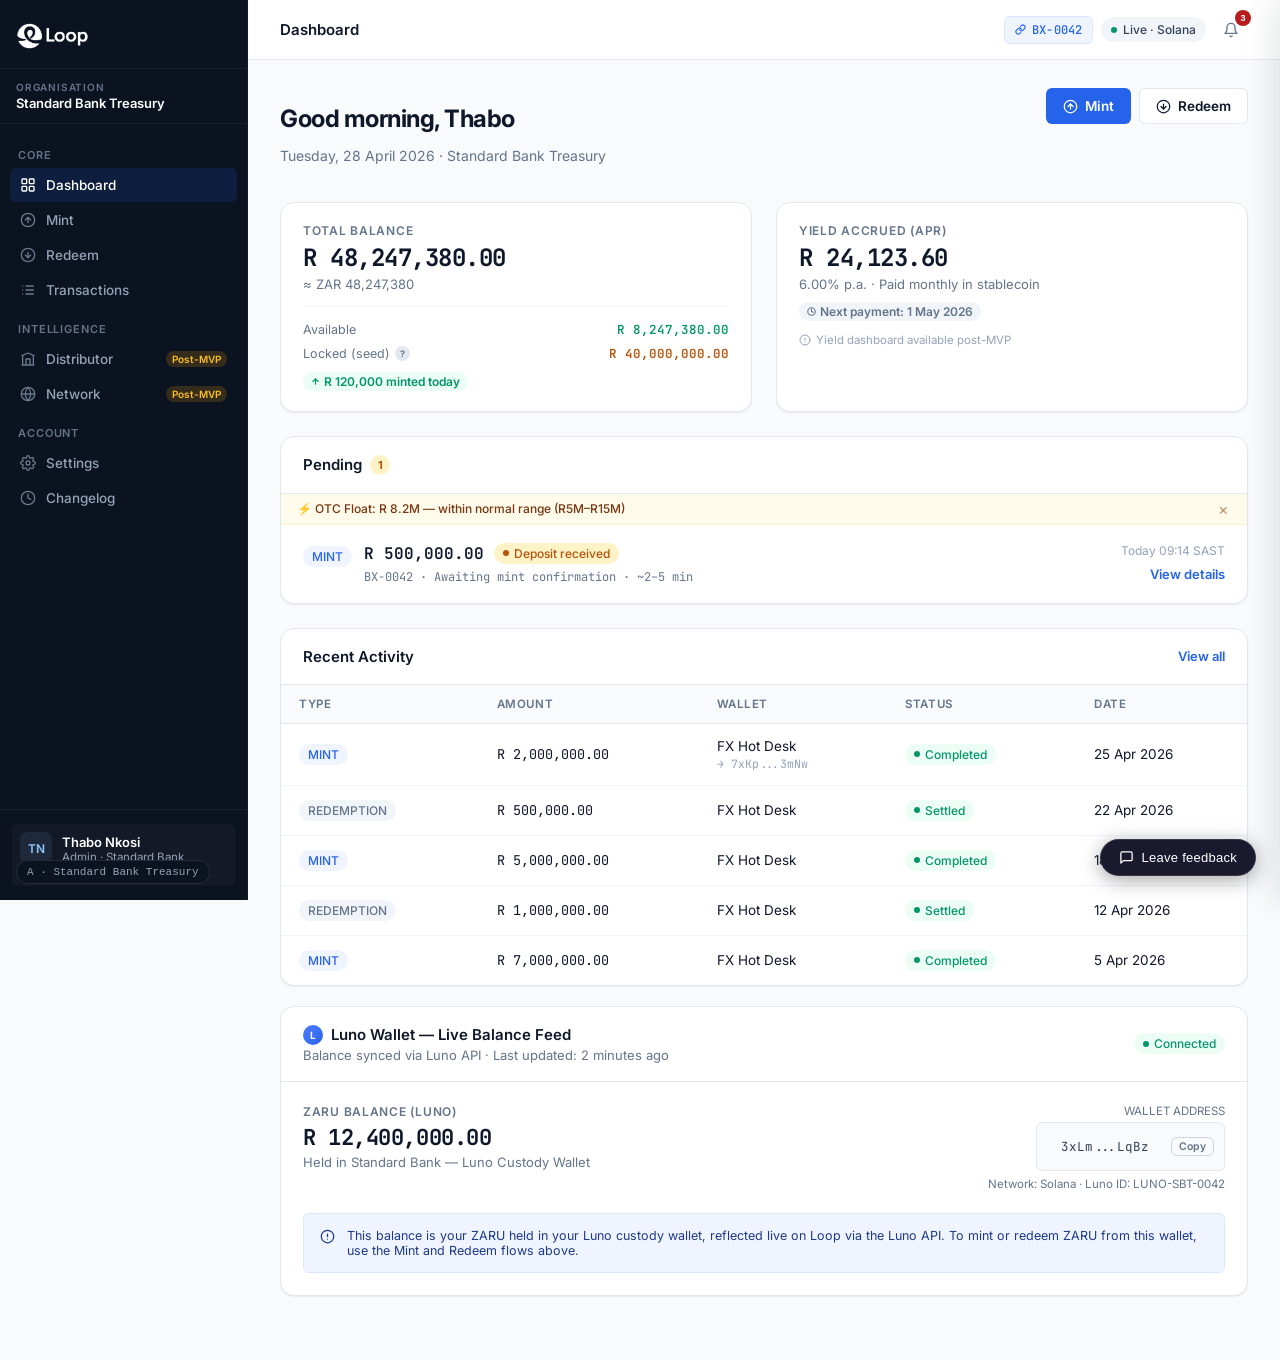
==== 01-dashboard.html @ e099c4cf "design: rename Burn → Redemption across all user-facing labels Updated all visible references to 'Bu" ====
<!DOCTYPE html>
<html lang="en">
<head>
  <meta charset="UTF-8">
  <meta name="viewport" content="width=device-width, initial-scale=1.0">
  <title>Dashboard — Loop Customer Portal</title>

  <link rel="preconnect" href="https://fonts.googleapis.com">
  <link rel="preconnect" href="https://fonts.gstatic.com" crossorigin>
  <link href="https://fonts.googleapis.com/css2?family=Inter:wght@400;500;600;700&family=JetBrains+Mono:wght@400;500&display=swap" rel="stylesheet">

  <link rel="stylesheet" href="_tokens.css">
  <link rel="stylesheet" href="_components.css">

  <style>
    /* ── Nav as anchor ──────────────────────────────────────── */
    a.nav-item { text-decoration: none; }

    /* ── Balance split rows ─────────────────────────────────── */
    .balance-split {
      display: flex;
      flex-direction: column;
      gap: 7px;
      margin-top: 14px;
      padding-top: 14px;
      border-top: 1px solid var(--ink-100);
    }

    .balance-row {
      display: flex;
      align-items: center;
      justify-content: space-between;
    }

    .balance-row-label {
      font-size: 12.5px;
      color: var(--ink-500);
      display: flex;
      align-items: center;
      gap: 5px;
    }

    .balance-row-value {
      font-family: var(--font-mono);
      font-size: 12.5px;
      font-weight: 600;
    }
    .balance-row-value.emerald { color: var(--emerald); }
    .balance-row-value.amber   { color: var(--amber); }

    /* ── Tooltip ────────────────────────────────────────────── */
    .tip-wrap {
      position: relative;
      display: inline-flex;
      align-items: center;
    }
    .tip-trigger {
      width: 15px;
      height: 15px;
      border-radius: 50%;
      background: var(--ink-200);
      color: var(--ink-500);
      font-size: 9px;
      font-weight: 700;
      border: none;
      cursor: default;
      display: grid;
      place-items: center;
      padding: 0;
      flex-shrink: 0;
      font-family: var(--font-sans);
    }
    .tip-content {
      display: none;
      position: absolute;
      bottom: calc(100% + 7px);
      left: 50%;
      transform: translateX(-50%);
      background: var(--ink-900);
      color: white;
      font-size: 11.5px;
      font-family: var(--font-sans);
      font-weight: 400;
      padding: 7px 11px;
      border-radius: 6px;
      white-space: nowrap;
      pointer-events: none;
      z-index: 200;
      box-shadow: var(--shadow-lg);
    }
    .tip-content::after {
      content: '';
      position: absolute;
      top: 100%;
      left: 50%;
      transform: translateX(-50%);
      border: 5px solid transparent;
      border-top-color: var(--ink-900);
    }
    .tip-wrap:hover .tip-content { display: block; }

    /* ── Stat card sizing ───────────────────────────────────── */
    .stat-card .stat-value { font-size: 24px; }

    /* ── Post-MVP note ──────────────────────────────────────── */
    .mvp-note {
      display: flex;
      align-items: center;
      gap: 5px;
      font-size: 11.5px;
      color: var(--ink-400);
      margin-top: 12px;
    }

    /* ── Volume breakdown ───────────────────────────────────── */
    .vol-breakdown {
      font-size: 12px;
      color: var(--ink-400);
      margin-top: 8px;
    }

    /* ── Pending transaction row ────────────────────────────── */
    .pending-row {
      display: flex;
      align-items: flex-start;
      gap: 14px;
      padding: 18px 22px;
    }
    .pending-row-left {
      display: flex;
      align-items: flex-start;
      gap: 12px;
      flex: 1;
      min-width: 0;
    }
    .pending-row-meta { flex: 1; min-width: 0; }
    .pending-row-top  { display: flex; align-items: center; gap: 10px; flex-wrap: wrap; }
    .pending-amount {
      font-family: var(--font-mono);
      font-size: 16px;
      font-weight: 600;
      color: var(--ink-900);
    }
    .pending-row-sub {
      font-size: 12px;
      color: var(--ink-500);
      margin-top: 5px;
      font-family: var(--font-mono);
    }
    .pending-row-right {
      display: flex;
      flex-direction: column;
      align-items: flex-end;
      gap: 8px;
      flex-shrink: 0;
    }
    .pending-ts {
      font-size: 12px;
      color: var(--ink-400);
    }

    /* ── Ghost link ─────────────────────────────────────────── */
    .link-ghost {
      font-size: 13px;
      font-weight: 600;
      color: var(--accent);
      background: none;
      border: none;
      cursor: pointer;
      padding: 0;
      text-decoration: none;
      transition: opacity var(--t-fast);
    }
    .link-ghost:hover { opacity: 0.75; }

    /* ── Count badge in card-header ─────────────────────────── */
    .count-badge {
      display: inline-flex;
      align-items: center;
      justify-content: center;
      min-width: 20px;
      height: 20px;
      padding: 0 6px;
      background: var(--amber-soft);
      color: var(--amber);
      border-radius: 999px;
      font-size: 11px;
      font-weight: 700;
    }

    /* ── Table wallet cell ──────────────────────────────────── */
    .wallet-label { font-size: 13.5px; color: var(--ink-900); }
    .wallet-addr  {
      font-family: var(--font-mono);
      font-size: 11.5px;
      color: var(--ink-400);
      margin-top: 2px;
    }

    /* ── 2-column stat grid (post-MVP scope cut) ───────────── */
    .grid-4 {
      display: grid;
      grid-template-columns: repeat(2, 1fr);
      gap: var(--gap);
    }

    /* ── Float alert banner ─────────────────────────────────── */
    .float-banner {
      display: flex;
      align-items: center;
      gap: 8px;
      padding: 7px 16px;
      background: #FFFBEB;
      border-bottom: 1px solid #FEF3C7;
      font-size: 12px;
      color: #78350F;
      font-weight: 500;
    }
    .float-banner-text { flex: 1; }
    .float-banner-dismiss {
      background: none;
      border: none;
      cursor: pointer;
      color: #92400E;
      padding: 0 2px;
      font-size: 16px;
      line-height: 1;
      opacity: 0.55;
      flex-shrink: 0;
      font-family: var(--font-sans);
    }
    .float-banner-dismiss:hover { opacity: 1; }

    /* ── Toast ──────────────────────────────────────────────── */
    .toast {
      position: fixed;
      bottom: 24px;
      right: 24px;
      background: var(--ink-900);
      color: white;
      padding: 10px 16px;
      border-radius: var(--radius-sm);
      font-size: 13px;
      font-weight: 500;
      opacity: 0;
      transform: translateY(8px);
      transition: opacity 180ms ease, transform 180ms ease;
      pointer-events: none;
      z-index: 1000;
      display: flex;
      align-items: center;
      gap: 8px;
      box-shadow: var(--shadow-lg);
    }
    .toast.show { opacity: 1; transform: translateY(0); }

    /* ── Notification dropdown ──────────────────────────── */
    .notif-wrap { position: relative; }
    .notif-btn  { position: relative; }
    .notif-badge {
      position: absolute;
      top: -3px; right: -3px;
      min-width: 16px; height: 16px;
      background: var(--rose);
      color: white;
      border-radius: 999px;
      font-size: 9px; font-weight: 700;
      display: grid; place-items: center;
      padding: 0 3px;
      pointer-events: none;
    }
    .notif-dropdown {
      display: none;
      position: absolute;
      top: calc(100% + 8px); right: 0;
      width: 320px;
      background: white;
      border-radius: var(--radius-lg);
      box-shadow: 0 8px 32px rgba(15,23,42,0.14), 0 2px 8px rgba(15,23,42,0.08);
      border: 1px solid var(--ink-200);
      z-index: 300;
      overflow: hidden;
    }
    .notif-dropdown.open { display: block; }
    .notif-header {
      display: flex; align-items: center; justify-content: space-between;
      padding: 14px 16px 12px;
      border-bottom: 1px solid var(--ink-100);
    }
    .notif-title { font-size: 13px; font-weight: 700; color: var(--ink-900); }
    .notif-mark-all {
      font-size: 11.5px; font-weight: 600; color: var(--accent);
      background: none; border: none; cursor: pointer; padding: 0;
      font-family: var(--font-sans);
    }
    .notif-mark-all:hover { opacity: 0.75; }
    .notif-list {
      list-style: none; margin: 0; padding: 0;
      max-height: 320px; overflow-y: auto;
    }
    .notif-item {
      display: flex; align-items: flex-start; gap: 10px;
      padding: 12px 16px;
      border-bottom: 1px solid var(--ink-100);
      transition: background var(--t-fast);
    }
    .notif-item:last-child { border-bottom: none; }
    .notif-item:hover { background: var(--ink-50); }
    .notif-dot {
      width: 7px; height: 7px; border-radius: 50%;
      background: transparent; flex-shrink: 0; margin-top: 5px;
    }
    .notif-item.unread .notif-dot { background: var(--accent); }
    .notif-body { flex: 1; min-width: 0; }
    .notif-msg { font-size: 12.5px; color: var(--ink-700); line-height: 1.45; }
    .notif-item.unread .notif-msg { font-weight: 600; color: var(--ink-900); }
    .notif-time { font-size: 11px; color: var(--ink-400); margin-top: 3px; }
    .notif-dismiss {
      background: none; border: none; cursor: pointer;
      color: var(--ink-400); font-size: 15px; line-height: 1;
      padding: 0 2px; flex-shrink: 0;
      font-family: var(--font-sans);
      opacity: 0; transition: opacity var(--t-fast);
    }
    .notif-item:hover .notif-dismiss { opacity: 1; }
    .notif-dismiss:hover { color: var(--ink-700); }

    /* ── Side panel ─────────────────────────────────────── */
    .side-panel-overlay {
      display: none; position: fixed; inset: 0;
      background: rgba(15,23,42,0.28); z-index: 400;
      backdrop-filter: blur(1px);
    }
    .side-panel-overlay.open { display: block; }
    .side-panel {
      position: fixed; top: 0; right: 0;
      width: 400px; max-width: 100vw; height: 100vh;
      background: white;
      box-shadow: -4px 0 32px rgba(15,23,42,0.12);
      z-index: 500;
      display: flex; flex-direction: column;
      transform: translateX(100%);
      transition: transform 220ms cubic-bezier(0.4,0,0.2,1);
    }
    .side-panel.open { transform: translateX(0); }
    .sp-header {
      display: flex; align-items: center; justify-content: space-between;
      padding: 20px 22px 18px;
      border-bottom: 1px solid var(--ink-100);
      flex-shrink: 0;
    }
    .sp-header-left { display: flex; align-items: center; gap: 10px; }
    .sp-title { font-size: 15px; font-weight: 700; color: var(--ink-900); }
    .sp-close {
      background: none; border: none; cursor: pointer;
      color: var(--ink-400); padding: 4px;
      border-radius: var(--radius-sm);
      display: grid; place-items: center;
      transition: background var(--t-fast), color var(--t-fast);
    }
    .sp-close:hover { background: var(--ink-100); color: var(--ink-700); }
    .sp-body { flex: 1; overflow-y: auto; padding: 22px; }
    .sp-row {
      display: flex; justify-content: space-between; align-items: flex-start;
      padding: 10px 0; border-bottom: 1px solid var(--ink-100); gap: 12px;
    }
    .sp-row:last-child { border-bottom: none; }
    .sp-label {
      font-size: 12px; color: var(--ink-400);
      text-transform: uppercase; letter-spacing: 0.04em;
      font-weight: 500; flex-shrink: 0;
    }
    .sp-value { font-size: 13px; color: var(--ink-900); font-weight: 500; text-align: right; }
    .sp-value.mono { font-family: var(--font-mono); font-size: 13px; }
    .sp-copy { display: flex; align-items: center; gap: 5px; }
    .sp-copy-btn {
      background: none; border: 1px solid var(--ink-200);
      border-radius: var(--radius-sm); cursor: pointer;
      color: var(--ink-400); font-size: 10px; font-weight: 600;
      padding: 2px 7px; font-family: var(--font-sans);
      transition: background var(--t-fast), color var(--t-fast);
    }
    .sp-copy-btn:hover { background: var(--ink-100); color: var(--ink-700); }
    table.data tbody tr { cursor: pointer; }

    /* ── Luno wallet card ───────────────────────────────────── */
    .copy-field {
      display: inline-flex;
      align-items: center;
      gap: 8px;
      background: var(--ink-50);
      border: 1px solid var(--ink-200);
      border-radius: var(--radius-sm);
      padding: 5px 10px;
    }
    .copy-field-value {
      font-family: var(--font-mono);
      font-size: 12.5px;
      color: var(--ink-700);
    }
    .copy-btn {
      background: none;
      border: 1px solid var(--ink-300);
      border-radius: var(--radius-sm);
      cursor: pointer;
      color: var(--ink-500);
      font-size: 10.5px;
      font-weight: 600;
      padding: 2px 7px;
      font-family: var(--font-sans);
      transition: background var(--t-fast), color var(--t-fast);
    }
    .copy-btn:hover { background: var(--ink-100); color: var(--ink-700); }
    .luno-wallet-body {
      display: flex;
      justify-content: space-between;
      align-items: flex-start;
      gap: 16px;
      padding: 22px;
    }
  </style>
  <script src="_persona.js"></script>
</head>
<body>
<div class="app">

  <!-- ══════════════════════════════════════════════════════════
       SIDEBAR
  ══════════════════════════════════════════════════════════ -->
  <aside class="sidebar">

    <div class="sidebar-header">
      <div class="brand">
        <img src="logo-white.png" alt="Loop" class="brand-logo" />
      </div>
    </div>

    <div class="sidebar-org">
      <div class="org-label">Organisation</div>
      <div class="org-name">Standard Bank Treasury</div>
    </div>

    <nav class="sidebar-nav">

      <span class="nav-section-label">CORE</span>

      <a href="01-dashboard.html" class="nav-item active">
        <!-- grid / dashboard icon -->
        <svg class="icon" viewBox="0 0 24 24" fill="none" stroke="currentColor" stroke-width="2" stroke-linecap="round" stroke-linejoin="round">
          <rect x="3" y="3" width="7" height="7" rx="1"/>
          <rect x="14" y="3" width="7" height="7" rx="1"/>
          <rect x="3" y="14" width="7" height="7" rx="1"/>
          <rect x="14" y="14" width="7" height="7" rx="1"/>
        </svg>
        Dashboard
      </a>

      <a href="02-mint.html" class="nav-item">
        <!-- arrow-up-circle -->
        <svg class="icon" viewBox="0 0 24 24" fill="none" stroke="currentColor" stroke-width="2" stroke-linecap="round" stroke-linejoin="round">
          <circle cx="12" cy="12" r="10"/>
          <polyline points="16 12 12 8 8 12"/>
          <line x1="12" y1="16" x2="12" y2="8"/>
        </svg>
        Mint
      </a>

      <a href="03-burn.html" class="nav-item">
        <!-- arrow-down-circle -->
        <svg class="icon" viewBox="0 0 24 24" fill="none" stroke="currentColor" stroke-width="2" stroke-linecap="round" stroke-linejoin="round">
          <circle cx="12" cy="12" r="10"/>
          <polyline points="8 12 12 16 16 12"/>
          <line x1="12" y1="8" x2="12" y2="16"/>
        </svg>
        Redeem
      </a>

      <a href="04-transactions.html" class="nav-item">
        <!-- list icon -->
        <svg class="icon" viewBox="0 0 24 24" fill="none" stroke="currentColor" stroke-width="2" stroke-linecap="round" stroke-linejoin="round">
          <line x1="9" y1="6" x2="20" y2="6"/>
          <line x1="9" y1="12" x2="20" y2="12"/>
          <line x1="9" y1="18" x2="20" y2="18"/>
          <circle cx="4" cy="6"  r="1" fill="currentColor" stroke="none"/>
          <circle cx="4" cy="12" r="1" fill="currentColor" stroke="none"/>
          <circle cx="4" cy="18" r="1" fill="currentColor" stroke="none"/>
        </svg>
        Transactions
      </a>

      <span class="nav-section-label">INTELLIGENCE</span>

      <a href="06-yield.html" class="nav-item">
        <svg class="icon" viewBox="0 0 24 24" fill="none" stroke="currentColor" stroke-width="2" stroke-linecap="round" stroke-linejoin="round">
          <path d="M3 21h18M3 7l9-4 9 4M4 7v14M20 7v14M9 21V12h6v9"/>
        </svg>
        Distributor
        <span class="nav-badge">Post-MVP</span>
      </a>

      <a href="07-network.html" class="nav-item">
        <!-- globe -->
        <svg class="icon" viewBox="0 0 24 24" fill="none" stroke="currentColor" stroke-width="2" stroke-linecap="round" stroke-linejoin="round">
          <circle cx="12" cy="12" r="10"/>
          <line x1="2" y1="12" x2="22" y2="12"/>
          <path d="M12 2a15.3 15.3 0 0 1 4 10 15.3 15.3 0 0 1-4 10 15.3 15.3 0 0 1-4-10 15.3 15.3 0 0 1 4-10z"/>
        </svg>
        Network
        <span class="nav-badge">Post-MVP</span>
      </a>

      <span class="nav-section-label">ACCOUNT</span>

      <a href="08-settings.html" class="nav-item">
        <!-- settings gear -->
        <svg class="icon" viewBox="0 0 24 24" fill="none" stroke="currentColor" stroke-width="2" stroke-linecap="round" stroke-linejoin="round">
          <circle cx="12" cy="12" r="3"/>
          <path d="M19.4 15a1.65 1.65 0 0 0 .33 1.82l.06.06a2 2 0 0 1-2.83 2.83l-.06-.06a1.65 1.65 0 0 0-1.82-.33 1.65 1.65 0 0 0-1 1.51V21a2 2 0 0 1-4 0v-.09A1.65 1.65 0 0 0 9 19.4a1.65 1.65 0 0 0-1.82.33l-.06.06a2 2 0 0 1-2.83-2.83l.06-.06A1.65 1.65 0 0 0 4.68 15a1.65 1.65 0 0 0-1.51-1H3a2 2 0 0 1 0-4h.09A1.65 1.65 0 0 0 4.6 9a1.65 1.65 0 0 0-.33-1.82l-.06-.06a2 2 0 0 1 2.83-2.83l.06.06A1.65 1.65 0 0 0 9 4.68a1.65 1.65 0 0 0 1-1.51V3a2 2 0 0 1 4 0v.09a1.65 1.65 0 0 0 1 1.51 1.65 1.65 0 0 0 1.82-.33l.06-.06a2 2 0 0 1 2.83 2.83l-.06.06A1.65 1.65 0 0 0 19.4 9a1.65 1.65 0 0 0 1.51 1H21a2 2 0 0 1 0 4h-.09a1.65 1.65 0 0 0-1.51 1z"/>
        </svg>
        Settings
      </a>
      <a href="changelog.html" class="nav-item">
        <svg class="icon" viewBox="0 0 24 24" fill="none" stroke="currentColor" stroke-width="2" stroke-linecap="round" stroke-linejoin="round">
          <circle cx="12" cy="12" r="10"/><polyline points="12 6 12 12 16 14"/>
        </svg>
        Changelog
      </a>

    </nav>

    <div class="sidebar-footer">
      <div class="org-card">
        <div class="org-avatar">TN</div>
        <div>
          <div class="org-name">Thabo Nkosi</div>
          <div class="org-user">Admin · Standard Bank Treasury</div>
        </div>
      </div>
    </div>

  </aside>

  <!-- ══════════════════════════════════════════════════════════
       MAIN CONTENT
  ══════════════════════════════════════════════════════════ -->
  <div class="content">

    <!-- ── Topbar ──────────────────────────────────────────── -->
    <header class="topbar">
      <span class="topbar-title">Dashboard</span>
      <div class="topbar-actions">

        <button class="bx-chip" id="bx-chip" onclick="copyBxRef()" title="Click to copy BX reference">
          <!-- link icon -->
          <svg width="11" height="11" viewBox="0 0 24 24" fill="none" stroke="currentColor" stroke-width="2.5" stroke-linecap="round" stroke-linejoin="round">
            <path d="M10 13a5 5 0 0 0 7.54.54l3-3a5 5 0 0 0-7.07-7.07l-1.72 1.71"/>
            <path d="M14 11a5 5 0 0 0-7.54-.54l-3 3a5 5 0 0 0 7.07 7.07l1.71-1.71"/>
          </svg>
          BX-0042
        </button>

        <div class="status-dot">
          <span class="dot"></span>
          Live · Solana
        </div>

        <div class="notif-wrap" id="notif-wrap">
          <button class="icon-btn notif-btn" id="notif-btn" title="Notifications" aria-label="Notifications" onclick="toggleNotif()">
            <svg width="16" height="16" viewBox="0 0 24 24" fill="none" stroke="currentColor" stroke-width="2" stroke-linecap="round" stroke-linejoin="round">
              <path d="M18 8A6 6 0 0 0 6 8c0 7-3 9-3 9h18s-3-2-3-9"/>
              <path d="M13.73 21a2 2 0 0 1-3.46 0"/>
            </svg>
            <span class="notif-badge" id="notif-badge">3</span>
          </button>
          <div class="notif-dropdown" id="notif-dropdown">
            <div class="notif-header">
              <span class="notif-title">Notifications</span>
              <button class="notif-mark-all" onclick="markAllRead()">Mark all read</button>
            </div>
            <ul class="notif-list" id="notif-list">
              <li class="notif-item unread" data-id="n1">
                <div class="notif-dot"></div>
                <div class="notif-body">
                  <div class="notif-msg">Mint complete — R 2,000,000 sent to FX Hot Desk</div>
                  <div class="notif-time">25 Apr · 11:42 SAST</div>
                </div>
                <button class="notif-dismiss" onclick="dismissNotif('n1')" aria-label="Dismiss">×</button>
              </li>
              <li class="notif-item unread" data-id="n2">
                <div class="notif-dot"></div>
                <div class="notif-body">
                  <div class="notif-msg">Redemption settled — R 500,000 redeemed to ZAR</div>
                  <div class="notif-time">22 Apr · 15:07 SAST</div>
                </div>
                <button class="notif-dismiss" onclick="dismissNotif('n2')" aria-label="Dismiss">×</button>
              </li>
              <li class="notif-item unread" data-id="n3">
                <div class="notif-dot"></div>
                <div class="notif-body">
                  <div class="notif-msg">Attestation report published — Moore SA · 31 Mar 2026</div>
                  <div class="notif-time">1 Apr · 09:00 SAST</div>
                </div>
                <button class="notif-dismiss" onclick="dismissNotif('n3')" aria-label="Dismiss">×</button>
              </li>
              <li class="notif-item" data-id="n4">
                <div class="notif-dot"></div>
                <div class="notif-body">
                  <div class="notif-msg">Yield payment — R 24,123.60 paid to FX Hot Desk</div>
                  <div class="notif-time">1 Apr · 00:01 SAST</div>
                </div>
                <button class="notif-dismiss" onclick="dismissNotif('n4')" aria-label="Dismiss">×</button>
              </li>
            </ul>
          </div>
        </div>

      </div>
    </header>

    <!-- ── Page ────────────────────────────────────────────── -->
    <main class="page">

      <!-- ── 1. Page header ─────────────────────────────────── -->
      <div class="page-header">
        <div>
          <h1 class="page-title">Good morning, Thabo</h1>
          <p class="page-subtitle">Tuesday, 28 April 2026 · Standard Bank Treasury</p>
        </div>
        <div class="flex items-center gap-2">
          <button class="btn btn-primary" id="btn-mint">
            <svg class="icon" viewBox="0 0 24 24" fill="none" stroke="currentColor" stroke-width="2" stroke-linecap="round" stroke-linejoin="round">
              <circle cx="12" cy="12" r="10"/><polyline points="16 12 12 8 8 12"/><line x1="12" y1="16" x2="12" y2="8"/>
            </svg>
            Mint
          </button>
          <button class="btn btn-secondary" id="btn-burn">
            <svg class="icon" viewBox="0 0 24 24" fill="none" stroke="currentColor" stroke-width="2" stroke-linecap="round" stroke-linejoin="round">
              <circle cx="12" cy="12" r="10"/><polyline points="8 12 12 16 16 12"/><line x1="12" y1="8" x2="12" y2="16"/>
            </svg>
            Redeem
          </button>
        </div>
      </div>

      <!-- ── 2. Balance overview ─────────────────────────────── -->
      <div class="grid-4 mb-6">

        <!-- Card 1: Total ZARU Balance -->
        <div class="card stat-card">
          <div class="stat-label">TOTAL BALANCE</div>
          <div class="stat-value mono">R 48,247,380.00</div>
          <div class="stat-sub">≈ ZAR 48,247,380</div>

          <div class="balance-split">
            <div class="balance-row">
              <span class="balance-row-label">Available</span>
              <span class="balance-row-value emerald">R 8,247,380.00</span>
            </div>
            <div class="balance-row">
              <span class="balance-row-label">
                Locked (seed)
                <span class="tip-wrap">
                  <button class="tip-trigger" tabindex="-1">?</button>
                  <span class="tip-content">Seed capital locked per JV Partner Agreement</span>
                </span>
              </span>
              <span class="balance-row-value amber">R 40,000,000.00</span>
            </div>
          </div>

          <div class="stat-delta up">
            <svg width="9" height="9" viewBox="0 0 24 24" fill="none" stroke="currentColor" stroke-width="3" stroke-linecap="round" stroke-linejoin="round">
              <line x1="12" y1="19" x2="12" y2="5"/><polyline points="5 12 12 5 19 12"/>
            </svg>
            R 120,000 minted today
          </div>
        </div>

        <!-- Card 2: Yield Accrued -->
        <div class="card stat-card">
          <div class="stat-label">YIELD ACCRUED (APR)</div>
          <div class="stat-value mono">R 24,123.60</div>
          <div class="stat-sub">6.00% p.a. · Paid monthly in stablecoin</div>

          <div class="stat-delta neutral">
            <svg width="9" height="9" viewBox="0 0 24 24" fill="none" stroke="currentColor" stroke-width="3" stroke-linecap="round" stroke-linejoin="round">
              <circle cx="12" cy="12" r="10"/><polyline points="12 6 12 12 16 14"/>
            </svg>
            Next payment: 1 May 2026
          </div>

          <div class="mvp-note">
            <svg width="12" height="12" viewBox="0 0 24 24" fill="none" stroke="currentColor" stroke-width="2" stroke-linecap="round" stroke-linejoin="round">
              <circle cx="12" cy="12" r="10"/><line x1="12" y1="8" x2="12" y2="12"/><line x1="12" y1="16" x2="12.01" y2="16"/>
            </svg>
            Yield dashboard available post-MVP
          </div>
        </div>

      </div>

      <!-- ── 3. Pending transactions ─────────────────────────── -->
      <div class="card mb-6">
        <div class="card-header">
          <div class="flex items-center gap-2">
            <span class="card-title">Pending</span>
            <span class="count-badge">1</span>
          </div>
        </div>

        <div class="float-banner" id="float-banner">
          <span class="float-banner-text">⚡ OTC Float: R 8.2M — within normal range (R5M–R15M)</span>
          <button class="float-banner-dismiss" onclick="document.getElementById('float-banner').style.display='none'" aria-label="Dismiss">×</button>
        </div>

        <div class="pending-row">
          <div class="pending-row-left">
            <span class="badge badge-info" style="flex-shrink:0; margin-top:3px;">MINT</span>
            <div class="pending-row-meta">
              <div class="pending-row-top">
                <span class="pending-amount">R 500,000.00</span>
                <span class="badge badge-pending">
                  <span class="dot"></span>
                  Deposit received
                </span>
              </div>
              <div class="pending-row-sub">BX-0042 · Awaiting mint confirmation · ~2–5 min</div>
            </div>
          </div>
          <div class="pending-row-right">
            <span class="pending-ts">Today 09:14 SAST</span>
            <a href="02-mint.html" class="link-ghost">View details</a>
          </div>
        </div>
      </div>

      <!-- ── 4. Recent activity ──────────────────────────────── -->
      <div class="card">
        <div class="card-header">
          <span class="card-title">Recent Activity</span>
          <a href="04-transactions.html" class="link-ghost">View all</a>
        </div>
        <div style="overflow-x:auto;">
          <table class="data">
            <thead>
              <tr>
                <th>Type</th>
                <th>Amount</th>
                <th>Wallet</th>
                <th>Status</th>
                <th>Date</th>
              </tr>
            </thead>
            <tbody>
              <tr>
                <td><span class="badge badge-info">MINT</span></td>
                <td class="td-mono">R 2,000,000.00</td>
                <td>
                  <div class="wallet-label">FX Hot Desk</div>
                  <div class="wallet-addr">→ 7xKp...3mNw</div>
                </td>
                <td><span class="badge badge-success"><span class="dot"></span>Completed</span></td>
                <td class="text-muted text-sm" style="white-space:nowrap;">25 Apr 2026</td>
              </tr>
              <tr>
                <td><span class="badge badge-neutral">REDEMPTION</span></td>
                <td class="td-mono">R 500,000.00</td>
                <td>
                  <div class="wallet-label">Primary</div>
                </td>
                <td><span class="badge badge-success"><span class="dot"></span>Settled</span></td>
                <td class="text-muted text-sm" style="white-space:nowrap;">22 Apr 2026</td>
              </tr>
              <tr>
                <td><span class="badge badge-info">MINT</span></td>
                <td class="td-mono">R 5,000,000.00</td>
                <td>
                  <div class="wallet-label">FX Hot Desk</div>
                </td>
                <td><span class="badge badge-success"><span class="dot"></span>Completed</span></td>
                <td class="text-muted text-sm" style="white-space:nowrap;">18 Apr 2026</td>
              </tr>
              <tr>
                <td><span class="badge badge-neutral">REDEMPTION</span></td>
                <td class="td-mono">R 1,000,000.00</td>
                <td>
                  <div class="wallet-label">Primary</div>
                </td>
                <td><span class="badge badge-success"><span class="dot"></span>Settled</span></td>
                <td class="text-muted text-sm" style="white-space:nowrap;">12 Apr 2026</td>
              </tr>
              <tr>
                <td><span class="badge badge-info">MINT</span></td>
                <td class="td-mono">R 7,000,000.00</td>
                <td>
                  <div class="wallet-label">FX Hot Desk</div>
                </td>
                <td><span class="badge badge-success"><span class="dot"></span>Completed</span></td>
                <td class="text-muted text-sm" style="white-space:nowrap;">5 Apr 2026</td>
              </tr>
            </tbody>
          </table>
        </div>
      </div>

      <!-- ── 5. Luno Wallet — linked ──────────────────────────── -->
      <div class="card" id="luno-wallet-linked" style="margin-top:20px;display:none;">
        <div class="card-header">
          <div>
            <div class="card-title" style="display:flex;align-items:center;gap:8px;">
              <span style="width:20px;height:20px;border-radius:50%;background:linear-gradient(135deg,#4F7CFF,#2563EB);display:inline-grid;place-items:center;color:white;font-size:10px;font-weight:700;flex-shrink:0;">L</span>
              Luno Wallet — Live Balance Feed
            </div>
            <div class="card-subtitle" id="luno-subtitle">Balance synced via Luno API · Last updated: 2 minutes ago</div>
          </div>
          <span class="badge badge-success">
            <span class="dot"></span>
            Connected
          </span>
        </div>
        <div class="luno-wallet-body">
          <div>
            <div class="stat-label">ZARU BALANCE (LUNO)</div>
            <div class="stat-value mono" id="luno-balance" style="font-size:22px;">R 12,400,000.00</div>
            <div class="stat-sub" id="luno-wallet-label">Held in Standard Bank — Luno Custody Wallet</div>
          </div>
          <div style="text-align:right;">
            <div class="text-xs text-muted" style="margin-bottom:4px;">WALLET ADDRESS</div>
            <div class="copy-field" style="max-width:280px;">
              <span class="copy-field-value" id="luno-addr-short">3xLm...LqBz</span>
              <button class="copy-btn" id="luno-copy-btn" onclick="copyLunoAddr()">Copy</button>
            </div>
            <div class="text-xs text-muted" style="margin-top:6px;" id="luno-network-id">Network: Solana · Luno ID: LUNO-SBT-0042</div>
          </div>
        </div>
        <div style="padding:0 22px 22px;">
          <div class="alert alert-info">
            <svg style="width:15px;height:15px;flex-shrink:0;margin-top:1px;" viewBox="0 0 24 24" fill="none" stroke="currentColor" stroke-width="2" stroke-linecap="round" stroke-linejoin="round">
              <circle cx="12" cy="12" r="10"/><line x1="12" y1="8" x2="12" y2="12"/><line x1="12" y1="16" x2="12" y2="16.01"/>
            </svg>
            <div style="font-size:12.5px;">This balance is your ZARU held in your Luno custody wallet, reflected live on Loop via the Luno API. To mint or redeem ZARU from this wallet, use the Mint and Redeem flows above.</div>
          </div>
        </div>
      </div>

      <!-- ── 5. Luno Wallet — unlinked ─────────────────────────── -->
      <div class="card" id="luno-wallet-unlinked" style="margin-top:20px;display:none;">
        <div class="card-header">
          <div>
            <div class="card-title" style="display:flex;align-items:center;gap:8px;">
              <span style="width:20px;height:20px;border-radius:50%;background:var(--ink-200);display:inline-grid;place-items:center;color:var(--ink-500);font-size:10px;font-weight:700;flex-shrink:0;">L</span>
              Luno Wallet
            </div>
            <div class="card-subtitle">Link your Luno custody wallet to view live ZARU balances here</div>
          </div>
          <button class="btn btn-secondary btn-sm">Connect Luno Wallet</button>
        </div>
        <div class="card-body">
          <div class="empty-state" style="padding:24px;">
            <div class="empty-state-title">No Luno wallet connected</div>
            <div class="empty-state-desc">Link a whitelisted Luno wallet to see your ZARU balance reflected live on this dashboard. Luno becomes your preferred custody partner while Loop handles minting and redemption.</div>
          </div>
        </div>
      </div>

    </main>

    <!-- ── Side panel ────────────────────────────────────── -->
    <div class="side-panel-overlay" id="side-panel-overlay" onclick="closeSidePanel()"></div>
    <div class="side-panel" id="side-panel">
      <div class="sp-header">
        <div class="sp-header-left">
          <span id="sp-badge" class="badge badge-info">MINT</span>
          <span class="sp-title" id="sp-title">Transaction details</span>
        </div>
        <button class="sp-close" onclick="closeSidePanel()" aria-label="Close">
          <svg width="16" height="16" viewBox="0 0 24 24" fill="none" stroke="currentColor" stroke-width="2" stroke-linecap="round" stroke-linejoin="round">
            <line x1="18" y1="6" x2="6" y2="18"/><line x1="6" y1="6" x2="18" y2="18"/>
          </svg>
        </button>
      </div>
      <div class="sp-body" id="sp-body"></div>
    </div>

  </div>
</div>

<!-- ── Toast ───────────────────────────────────────────────── -->
<div class="toast" id="toast">
  <svg width="13" height="13" viewBox="0 0 24 24" fill="none" stroke="currentColor" stroke-width="2.5" stroke-linecap="round" stroke-linejoin="round">
    <polyline points="20 6 9 17 4 12"/>
  </svg>
  Copied to clipboard
</div>

<script>
  /* ── Persona init ───────────────────────────────────────── */
  var persona = getPersona();
  preservePersonaLinks();
  applyPersonaBadge(persona);

  /* ── Distributor nav visibility ─────────────────────────── */
  var distNav = document.querySelector('a[href*="06-yield.html"]');
  if (distNav) distNav.style.display = persona.isDistributor ? '' : 'none';

  /* ── Persona DOM updates ───────────────────────────────── */
  (function () {
    // Sidebar
    var _so = document.querySelector('.sidebar-org .org-name');
    if (_so) _so.textContent = persona.orgName;
    var _av = document.querySelector('.org-avatar');
    if (_av) _av.textContent = persona.userInitials;
    var _on = document.querySelector('.org-card .org-name');
    if (_on) _on.textContent = persona.userName;
    var _ou = document.querySelector('.org-user');
    if (_ou) _ou.textContent = persona.userRole + ' \xB7 ' + persona.orgName;

    // BX chip
    document.querySelectorAll('.bx-chip').forEach(function (el) {
      el.innerHTML = el.innerHTML.replace(/BX-\d+/g, persona.bxRef);
      var oc = el.getAttribute('onclick');
      if (oc) el.setAttribute('onclick', oc.replace(/BX-\d+/g, persona.bxRef));
    });

    // Greeting + subtitle
    var pt = document.querySelector('.page-title');
    if (pt) pt.textContent = 'Good morning, ' + persona.userName.split(' ')[0];
    var ps = document.querySelector('.page-subtitle');
    if (ps) ps.textContent = ps.textContent.replace('Standard Bank Treasury', persona.orgName);

    // Balance stat card
    var statCards = document.querySelectorAll('.grid-4 .stat-card');
    if (statCards[0]) {
      var sv = statCards[0].querySelector('.stat-value.mono');
      if (sv) sv.textContent = formatZAR(persona.totalBalance);
      var ssub = statCards[0].querySelector('.stat-sub');
      if (ssub) ssub.textContent = '\u2248 ZAR ' + Math.round(persona.totalBalance).toLocaleString('en-ZA');
      var avail = statCards[0].querySelector('.balance-row-value.emerald');
      if (avail) avail.textContent = formatZAR(persona.availableBalance);
      var lockedRow = statCards[0].querySelectorAll('.balance-row')[1];
      if (lockedRow) {
        if (!persona.hasLockedBalance) {
          lockedRow.style.display = 'none';
        } else {
          var amber = statCards[0].querySelector('.balance-row-value.amber');
          if (amber) amber.textContent = formatZAR(persona.lockedBalance);
        }
      }
    }

    // Yield stat card
    if (statCards[1]) {
      if (!persona.isDistributor) {
        statCards[1].style.display = 'none';
        // Adjust grid to 1 column when yield card is hidden
        var g4 = document.querySelector('.grid-4');
        if (g4) g4.style.gridTemplateColumns = 'repeat(1, 1fr)';
      } else {
        var yv = statCards[1].querySelector('.stat-value.mono');
        if (yv) yv.textContent = formatZAR(persona.distributorYieldAccruedMonth);
        var ysub = statCards[1].querySelector('.stat-sub');
        if (ysub) ysub.textContent = persona.distributorYieldRate + ' p.a. \xB7 Paid monthly in stablecoin';
        var ydelta = statCards[1].querySelector('.stat-delta');
        if (ydelta) {
          var tNodes = ydelta.childNodes;
          for (var i = tNodes.length - 1; i >= 0; i--) {
            if (tNodes[i].nodeType === 3 && tNodes[i].nodeValue.trim()) {
              tNodes[i].nodeValue = 'Next payment: ' + persona.distributorYieldNextPaymentDate;
              break;
            }
          }
        }
      }
    }

    // Distributor nav item — hide for non-distributors (primary guard; also handled in distNav block above)
    if (!persona.isDistributor) {
      var distNavFallback = document.querySelector('a[href*="06-yield.html"]');
      if (distNavFallback) distNavFallback.style.display = 'none';
    }

    // Pending row BX ref
    var psub = document.querySelector('.pending-row-sub');
    if (psub) psub.textContent = psub.textContent.replace(/BX-\d+/, persona.bxRef);

    // Recent activity wallet labels
    var recentCard = null;
    document.querySelectorAll('.card').forEach(function (c) {
      var title = c.querySelector('.card-title');
      if (title && title.textContent.trim() === 'Recent Activity') recentCard = c;
    });
    if (recentCard) {
      recentCard.querySelectorAll('.wallet-label').forEach(function (el) {
        el.textContent = persona.primaryWallet.label;
      });
      recentCard.querySelectorAll('.wallet-addr').forEach(function (el) {
        el.textContent = '\u2192 ' + persona.primaryWallet.addressShort;
      });
    }

    // Luno wallet card
    var lw = persona.lunoWallet;
    if (lw.linked) {
      var linked = document.getElementById('luno-wallet-linked');
      if (linked) {
        linked.style.display = '';
        var el;
        el = document.getElementById('luno-subtitle');
        if (el) el.textContent = 'Balance synced via Luno API \xB7 Last updated: ' + lw.lastSynced;
        el = document.getElementById('luno-balance');
        if (el) el.textContent = formatZAR(lw.balance);
        el = document.getElementById('luno-wallet-label');
        if (el) el.textContent = 'Held in ' + lw.label;
        el = document.getElementById('luno-addr-short');
        if (el) el.textContent = lw.addressShort;
        el = document.getElementById('luno-network-id');
        if (el) el.textContent = 'Network: ' + lw.network + ' \xB7 Luno ID: ' + lw.lunoAccountId;
      }
    } else {
      var unlinked = document.getElementById('luno-wallet-unlinked');
      if (unlinked) unlinked.style.display = '';
    }
  }());

  /* ── Header button navigation ──────────────────────────── */
  var typeParam = new URLSearchParams(window.location.search).get('type') || 'A';
  var btnMint = document.getElementById('btn-mint');
  var btnBurn = document.getElementById('btn-burn');
  if (btnMint) btnMint.onclick = function () { location.href = '02-mint.html?type=' + typeParam; };
  if (btnBurn) btnBurn.onclick = function () { location.href = '03-burn.html?type=' + typeParam; };

  /* ── BX copy ────────────────────────────────────────────── */
  function copyBxRef() {
    navigator.clipboard.writeText(persona.bxRef).then(function () {
      var toast = document.getElementById('toast');
      toast.classList.add('show');
      setTimeout(function () { toast.classList.remove('show'); }, 2200);
    });
  }

  /* ── Luno address copy ──────────────────────────────────── */
  function copyLunoAddr() {
    var addr = persona.lunoWallet && persona.lunoWallet.address;
    if (!addr) return;
    navigator.clipboard.writeText(addr).then(function () {
      var toast = document.getElementById('toast');
      if (toast) { toast.classList.add('show'); setTimeout(function () { toast.classList.remove('show'); }, 2200); }
    });
  }

  /* ── Notifications ──────────────────────────────────────── */
  function toggleNotif() {
    document.getElementById('notif-dropdown').classList.toggle('open');
  }
  function dismissNotif(id) {
    var item = document.querySelector('[data-id="' + id + '"]');
    if (item) item.remove();
    updateBadge();
  }
  function markAllRead() {
    document.querySelectorAll('.notif-item.unread').forEach(function (item) {
      item.classList.remove('unread');
    });
    updateBadge();
  }
  function updateBadge() {
    var count = document.querySelectorAll('.notif-item.unread').length;
    var badge = document.getElementById('notif-badge');
    if (badge) {
      badge.textContent = count > 0 ? count : '';
      badge.style.display = count > 0 ? '' : 'none';
    }
  }
  document.addEventListener('click', function (e) {
    var wrap = document.getElementById('notif-wrap');
    if (wrap && !wrap.contains(e.target)) {
      var dd = document.getElementById('notif-dropdown');
      if (dd) dd.classList.remove('open');
    }
  });

  /* ── Side panel ─────────────────────────────────────────── */
  var SP_DATA = [
    { type: 'MINT', amount: 'R 2,000,000.00', wallet: 'FX Hot Desk', addr: '7xKp...3mNw', status: 'Completed', date: '25 Apr 2026', ref: 'BX-0037', fee: 'R 0.00' },
    { type: 'REDEMPTION', amount: 'R 500,000.00',   wallet: 'Primary',     addr: null,          status: 'Settled',   date: '22 Apr 2026', ref: 'BX-0035', fee: 'R 0.00' },
    { type: 'MINT', amount: 'R 5,000,000.00', wallet: 'FX Hot Desk', addr: null,          status: 'Completed', date: '18 Apr 2026', ref: 'BX-0031', fee: 'R 0.00' },
    { type: 'REDEMPTION', amount: 'R 1,000,000.00', wallet: 'Primary',     addr: null,          status: 'Settled',   date: '12 Apr 2026', ref: 'BX-0028', fee: 'R 0.00' },
    { type: 'MINT', amount: 'R 7,000,000.00', wallet: 'FX Hot Desk', addr: null,          status: 'Completed', date: '5 Apr 2026',  ref: 'BX-0024', fee: 'R 0.00' }
  ];

  function openSidePanel(idx) {
    var data = SP_DATA[idx];
    if (!data) return;
    var badge = document.getElementById('sp-badge');
    var title = document.getElementById('sp-title');
    var body  = document.getElementById('sp-body');
    if (badge) {
      badge.textContent = data.type;
      badge.className = 'badge ' + (data.type === 'MINT' ? 'badge-info' : 'badge-neutral');
    }
    if (title) title.textContent = data.type === 'MINT' ? 'Mint transaction' : 'Redemption transaction';
    if (body) {
      body.innerHTML =
        '<div class="sp-row"><span class="sp-label">Amount</span><span class="sp-value mono">' + data.amount + '</span></div>' +
        '<div class="sp-row"><span class="sp-label">Status</span><span class="sp-value">' + data.status + '</span></div>' +
        '<div class="sp-row"><span class="sp-label">Date</span><span class="sp-value">' + data.date + '</span></div>' +
        '<div class="sp-row"><span class="sp-label">Wallet</span><span class="sp-value">' + data.wallet + (data.addr ? '<br><span style="font-family:var(--font-mono);font-size:11.5px;color:var(--ink-400);">' + data.addr + '</span>' : '') + '</span></div>' +
        '<div class="sp-row"><span class="sp-label">Reference</span><div class="sp-copy"><span class="sp-value mono">' + data.ref + '</span><button class="sp-copy-btn" onclick="copySpRef(\'' + data.ref + '\')">Copy</button></div></div>' +
        '<div class="sp-row"><span class="sp-label">Network fee</span><span class="sp-value mono">' + data.fee + '</span></div>';
    }
    document.getElementById('side-panel').classList.add('open');
    document.getElementById('side-panel-overlay').classList.add('open');
  }

  function closeSidePanel() {
    document.getElementById('side-panel').classList.remove('open');
    document.getElementById('side-panel-overlay').classList.remove('open');
  }

  function copySpRef(ref) {
    navigator.clipboard.writeText(ref).then(function () {
      var toast = document.getElementById('toast');
      if (toast) { toast.classList.add('show'); setTimeout(function () { toast.classList.remove('show'); }, 2200); }
    });
  }

  // Wire up recent activity rows
  document.querySelectorAll('table.data tbody tr').forEach(function (row, idx) {
    row.addEventListener('click', function () { openSidePanel(idx); });
  });

  // Wire up pending row
  var pendingRow = document.querySelector('.pending-row');
  if (pendingRow) {
    pendingRow.style.cursor = 'pointer';
    pendingRow.addEventListener('click', function (e) {
      if (!e.target.closest('a')) openSidePanel(0);
    });
  }
</script>
  <!-- Feedback widget -->
  <script src="_feedback-config.js"></script>
  <script src="_feedback.js"></script>
</body>
</html>
---- _tokens.css ----
/* =============================================================
   Loop Customer Portal — Design Tokens
   ============================================================= */

:root {

  /* ── Colour: Navy scale ──────────────────────────────────── */
  --navy-900: #0B1220;
  --navy-800: #0F172A;
  --navy-700: #1E293B;
  --navy-600: #334155;
  --navy-500: #475569;

  /* ── Colour: Accent (brand blue) ─────────────────────────── */
  --accent:        #2563EB;
  --accent-hover:  #1D4ED8;
  --accent-soft:   #EFF4FF;
  --accent-border: #DBE6FF;

  /* ── Colour: Semantic ────────────────────────────────────── */
  --emerald:      #059669;
  --emerald-soft: #ECFDF5;
  --amber:        #B45309;
  --amber-soft:   #FEF3C7;
  --rose:         #B91C1C;
  --rose-soft:    #FEE2E2;

  /* ── Colour: Ink scale (neutrals) ────────────────────────── */
  --ink-900: #0F172A;
  --ink-700: #334155;
  --ink-500: #64748B;
  --ink-400: #94A3B8;
  --ink-300: #CBD5E1;
  --ink-200: #E2E8F0;
  --ink-100: #F1F5F9;
  --ink-50:  #F8FAFC;
  --white:   #FFFFFF;

  /* ── Typography ──────────────────────────────────────────── */
  --font-sans: 'Inter', -apple-system, BlinkMacSystemFont, 'Segoe UI', sans-serif;
  --font-mono: 'JetBrains Mono', ui-monospace, SFMono-Regular, Menlo, monospace;

  /* ── Border radii ────────────────────────────────────────── */
  --radius-sm: 6px;
  --radius:    10px;
  --radius-lg: 14px;

  /* ── Shadows ─────────────────────────────────────────────── */
  --shadow-sm: 0 1px 2px rgba(15, 23, 42, 0.04), 0 1px 1px rgba(15, 23, 42, 0.03);
  --shadow:    0 1px 3px rgba(15, 23, 42, 0.06), 0 4px 12px rgba(15, 23, 42, 0.04);
  --shadow-lg: 0 8px 24px rgba(15, 23, 42, 0.08), 0 2px 6px rgba(15, 23, 42, 0.04);

  /* ── Layout ──────────────────────────────────────────────── */
  --sidebar-w:   248px;
  --topbar-h:    60px;
  --content-max: none;
  --gap:         24px;

  /* ── Transitions ─────────────────────────────────────────── */
  --t-fast: 120ms ease;
  --t-base: 180ms ease;
}
---- _components.css ----
/* =============================================================
   Loop Customer Portal — Component Library
   =============================================================
   FONT SETUP — add these <link> tags inside <head> in your HTML:

   <link rel="preconnect" href="https://fonts.googleapis.com">
   <link rel="preconnect" href="https://fonts.gstatic.com" crossorigin>
   <link href="https://fonts.googleapis.com/css2?family=Inter:wght@400;500;600;700&family=JetBrains+Mono:wght@400;500;600&display=swap" rel="stylesheet">
   ============================================================= */

@import './_tokens.css';


/* ── Reset & base ─────────────────────────────────────────── */

*,
*::before,
*::after {
  box-sizing: border-box;
}

body {
  font-family: var(--font-sans);
  color: var(--ink-900);
  background: var(--ink-50);
  font-size: 14px;
  -webkit-font-smoothing: antialiased;
  -moz-osx-font-smoothing: grayscale;
  margin: 0;
}


/* ── App layout ───────────────────────────────────────────── */

.app {
  display: grid;
  grid-template-columns: var(--sidebar-w) 1fr;
  min-height: 100vh;
}


/* ── Sidebar ──────────────────────────────────────────────── */

.sidebar {
  background: var(--navy-900);
  color: var(--ink-300);
  display: flex;
  flex-direction: column;
  padding: 0;
  position: sticky;
  top: 0;
  height: 100vh;
  overflow-y: auto;
  border-right: 1px solid rgba(255, 255, 255, 0.04);
}

.sidebar-header {
  padding: 22px 16px 18px;
  border-bottom: 1px solid rgba(255, 255, 255, 0.06);
}

/* ── Brand / Logo ─────────────────────────────────────────── */
.brand {
  display: flex;
  align-items: center;
}

.brand-logo {
  height: 28px;
  width: auto;
  display: block;
  /* mix-blend-mode makes a solid black PNG background disappear on dark navy.
     Remove this line if using transparent PNG or SVG. */
  mix-blend-mode: screen;
}

.brand-logo-icon {
  /* Icon-only square variant — just the loop mark, no wordmark */
  height: 32px;
  width: 32px;
  object-fit: contain;
  mix-blend-mode: screen;
}

.sidebar-org {
  padding: 12px 16px;
  border-bottom: 1px solid rgba(255, 255, 255, 0.06);
}

.org-label {
  color: var(--ink-500);
  font-size: 10px;
  font-weight: 600;
  text-transform: uppercase;
  letter-spacing: 0.08em;
}

.org-name {
  color: white;
  font-size: 13px;
  font-weight: 500;
  margin-top: 2px;
}

.sidebar-nav {
  padding: 10px;
  flex: 1;
}

.nav-section-label {
  color: var(--ink-500);
  font-size: 11px;
  font-weight: 600;
  text-transform: uppercase;
  letter-spacing: 0.08em;
  padding: 14px 8px 6px;
  display: block;
}

.nav-item {
  display: flex;
  align-items: center;
  gap: 10px;
  padding: 9px 10px;
  border-radius: var(--radius-sm);
  color: var(--ink-400);
  font-size: 13.5px;
  font-weight: 500;
  cursor: pointer;
  transition: var(--t-fast);
  width: 100%;
  text-align: left;
  border: none;
  background: none;
  margin-bottom: 1px;
}

.nav-item:hover {
  background: rgba(255, 255, 255, 0.05);
  color: var(--ink-100);
}

.nav-item.active {
  background: rgba(37, 99, 235, 0.15);
  color: white;
}

.nav-item svg,
.nav-item .icon {
  width: 16px;
  height: 16px;
  flex-shrink: 0;
  opacity: 0.7;
}

.nav-item.active .icon {
  opacity: 1;
}

.nav-badge {
  margin-left: auto;
  font-size: 10px;
  font-weight: 600;
  background: rgba(245, 158, 11, 0.18);
  color: #FBBF24;
  padding: 2px 6px;
  border-radius: 999px;
}

.sidebar-footer {
  margin-top: auto;
  padding: 14px 12px;
  border-top: 1px solid rgba(255, 255, 255, 0.06);
}

.org-card {
  display: flex;
  gap: 10px;
  padding: 8px;
  border-radius: var(--radius-sm);
  background: rgba(255, 255, 255, 0.03);
}

.org-avatar {
  width: 32px;
  height: 32px;
  border-radius: 8px;
  background: #1E293B;
  color: #93C5FD;
  font-weight: 600;
  font-size: 12px;
  display: grid;
  place-items: center;
  flex-shrink: 0;
}

.org-name {
  color: white;
  font-size: 13px;
  font-weight: 600;
}

.org-user {
  color: var(--ink-400);
  font-size: 11.5px;
}


/* ── Main content area ────────────────────────────────────── */

.content {
  display: flex;
  flex-direction: column;
  min-height: 100vh;
  min-width: 0;
}


/* ── Topbar ───────────────────────────────────────────────── */

.topbar {
  height: var(--topbar-h);
  background: white;
  border-bottom: 1px solid var(--ink-200);
  display: flex;
  align-items: center;
  justify-content: space-between;
  padding: 0 32px;
  position: sticky;
  top: 0;
  z-index: 10;
}

.topbar-title {
  font-size: 15px;
  font-weight: 600;
  color: var(--ink-900);
}

.topbar-actions {
  display: flex;
  align-items: center;
  gap: 8px;
}

.bx-chip {
  display: flex;
  align-items: center;
  gap: 6px;
  padding: 5px 10px;
  background: var(--accent-soft);
  border: 1px solid var(--accent-border);
  border-radius: 6px;
  font-size: 12px;
  font-weight: 500;
  color: var(--accent);
  cursor: pointer;
  font-family: var(--font-mono);
  letter-spacing: 0.01em;
}

.icon-btn {
  width: 34px;
  height: 34px;
  display: grid;
  place-items: center;
  border-radius: var(--radius-sm);
  color: var(--ink-500);
  transition: var(--t-fast);
  border: none;
  background: none;
  cursor: pointer;
}

.icon-btn:hover {
  background: var(--ink-100);
  color: var(--ink-900);
}

.status-dot {
  display: flex;
  align-items: center;
  gap: 6px;
  padding: 5px 10px;
  background: var(--ink-100);
  color: var(--ink-700);
  border-radius: 999px;
  font-size: 12px;
  font-weight: 500;
}

.status-dot .dot {
  width: 6px;
  height: 6px;
  background: var(--emerald);
  border-radius: 50%;
}


/* ── Page wrapper ─────────────────────────────────────────── */

.page {
  padding: 28px 32px 64px;
  max-width: var(--content-max);
  width: 100%;
}

.page-header {
  display: flex;
  justify-content: space-between;
  align-items: flex-start;
  gap: 16px;
  margin-bottom: 24px;
}

.page-title {
  font-size: 24px;
  font-weight: 700;
  letter-spacing: -0.02em;
  color: var(--ink-900);
  margin-bottom: 4px;
}

.page-subtitle {
  color: var(--ink-500);
  font-size: 14px;
}


/* ── Grid layouts ─────────────────────────────────────────── */

.grid {
  display: grid;
  gap: 16px;
}

.grid-4   { display: grid; grid-template-columns: repeat(4, 1fr); gap: var(--gap); }
.grid-3   { grid-template-columns: repeat(3, 1fr); }
.grid-2   { grid-template-columns: 1fr 1fr; }
.grid-2-1 { grid-template-columns: 2fr 1fr; }
.grid-1-2 { grid-template-columns: 1fr 2fr; }


/* ── Cards ────────────────────────────────────────────────── */

.card {
  background: white;
  border: 1px solid var(--ink-200);
  border-radius: var(--radius-lg);
  box-shadow: var(--shadow-sm);
}

.card-header {
  padding: 18px 22px;
  border-bottom: 1px solid var(--ink-200);
  display: flex;
  justify-content: space-between;
  align-items: center;
  gap: 12px;
}

.card-title {
  font-size: 15px;
  font-weight: 600;
  color: var(--ink-900);
}

.card-subtitle {
  color: var(--ink-500);
  font-size: 13px;
  margin-top: 2px;
}

.card-body {
  padding: 22px;
}

.card-footer {
  padding: 14px 22px;
  border-top: 1px solid var(--ink-100);
  background: var(--ink-50);
  border-radius: 0 0 var(--radius-lg) var(--radius-lg);
}


/* ── Stat cards ───────────────────────────────────────────── */

.stat-card {
  padding: 20px 22px;
}

.stat-label {
  font-size: 12px;
  color: var(--ink-500);
  font-weight: 600;
  text-transform: uppercase;
  letter-spacing: 0.06em;
}

.stat-value {
  font-size: 28px;
  font-weight: 700;
  letter-spacing: -0.02em;
  color: var(--ink-900);
  margin-top: 6px;
  line-height: 1.15;
}

.stat-value.mono {
  font-family: var(--font-mono);
}

.stat-sub {
  font-size: 13px;
  color: var(--ink-500);
  margin-top: 4px;
}

.stat-delta {
  display: inline-flex;
  align-items: center;
  gap: 4px;
  font-size: 12px;
  font-weight: 600;
  padding: 2px 8px;
  border-radius: 999px;
  margin-top: 10px;
}

.stat-delta.up      { background: var(--emerald-soft); color: var(--emerald); }
.stat-delta.down    { background: var(--rose-soft);    color: var(--rose); }
.stat-delta.neutral { background: var(--ink-100);      color: var(--ink-500); }


/* ── Buttons ──────────────────────────────────────────────── */

.btn {
  display: inline-flex;
  align-items: center;
  justify-content: center;
  gap: 7px;
  padding: 9px 16px;
  border-radius: var(--radius-sm);
  font-size: 13.5px;
  font-weight: 600;
  transition: var(--t-fast);
  border: 1px solid transparent;
  white-space: nowrap;
  cursor: pointer;
  font-family: var(--font-sans);
}

.btn .icon {
  width: 15px;
  height: 15px;
}

.btn-primary              { background: var(--accent);     color: white; }
.btn-primary:hover        { background: var(--accent-hover); }

.btn-secondary            { background: white; border-color: var(--ink-200); color: var(--ink-900); }
.btn-secondary:hover      { background: var(--ink-50); border-color: var(--ink-300); }

.btn-ghost                { color: var(--ink-700); background: none; border: none; }
.btn-ghost:hover          { background: var(--ink-100); }

.btn-danger               { background: var(--rose-soft); color: var(--rose); border: 1px solid #FECACA; }
.btn-danger:hover         { background: #FEE2E2; }

.btn-sm { padding: 6px 10px;  font-size: 12.5px; }
.btn-lg { padding: 12px 20px; font-size: 15px; }


/* ── Tables ───────────────────────────────────────────────── */

table.data {
  width: 100%;
  border-collapse: collapse;
}

table.data th {
  text-align: left;
  font-size: 11.5px;
  text-transform: uppercase;
  letter-spacing: 0.05em;
  font-weight: 600;
  color: var(--ink-500);
  padding: 12px 18px;
  background: var(--ink-50);
  border-bottom: 1px solid var(--ink-200);
}

table.data td {
  padding: 14px 18px;
  border-bottom: 1px solid var(--ink-100);
  font-size: 13.5px;
  color: var(--ink-900);
  vertical-align: middle;
}

table.data tr:hover td          { background: var(--ink-50); }
table.data tr:last-child td     { border-bottom: none; }

.td-mono {
  font-family: var(--font-mono);
  font-size: 12.5px;
}


/* ── Status badges ────────────────────────────────────────── */

.badge {
  display: inline-flex;
  align-items: center;
  gap: 5px;
  padding: 3px 9px;
  border-radius: 999px;
  font-size: 12px;
  font-weight: 500;
}

.badge .dot {
  width: 6px;
  height: 6px;
  border-radius: 50%;
}

.badge-success         { background: var(--emerald-soft); color: var(--emerald); }
.badge-success .dot    { background: var(--emerald); }
.badge-pending         { background: var(--amber-soft);   color: var(--amber); }
.badge-pending .dot    { background: var(--amber); }
.badge-danger          { background: var(--rose-soft);    color: var(--rose); }
.badge-danger .dot     { background: var(--rose); }
.badge-neutral         { background: var(--ink-100);      color: var(--ink-500); }
.badge-neutral .dot    { background: var(--ink-400); }
.badge-info            { background: var(--accent-soft);  color: var(--accent); }


/* ── Form elements ────────────────────────────────────────── */

.form-group {
  display: flex;
  flex-direction: column;
  gap: 6px;
}

.form-label {
  font-size: 13px;
  font-weight: 600;
  color: var(--ink-700);
}

.form-hint {
  font-size: 12px;
  color: var(--ink-500);
}

.form-input {
  height: 40px;
  border: 1px solid var(--ink-200);
  border-radius: var(--radius-sm);
  padding: 0 12px;
  font-size: 14px;
  color: var(--ink-900);
  background: white;
  transition: border-color var(--t-fast);
  width: 100%;
  font-family: var(--font-sans);
}

.form-input:focus {
  outline: none;
  border-color: var(--accent);
  box-shadow: 0 0 0 3px rgba(37, 99, 235, 0.12);
}

.form-input.mono {
  font-family: var(--font-mono);
}

.form-select {
  appearance: none;
  background-image: url("data:image/svg+xml,%3Csvg xmlns='http://www.w3.org/2000/svg' width='16' height='16' viewBox='0 0 24 24' fill='none' stroke='%2394A3B8' stroke-width='2' stroke-linecap='round' stroke-linejoin='round'%3E%3Cpolyline points='6 9 12 15 18 9'%3E%3C/polyline%3E%3C/svg%3E");
  background-repeat: no-repeat;
  background-position: right 12px center;
  padding-right: 36px;
}


/* ── Copy field ───────────────────────────────────────────── */

.copy-field {
  display: flex;
  align-items: center;
  gap: 0;
  border: 1px solid var(--ink-200);
  border-radius: var(--radius-sm);
  background: var(--ink-50);
  overflow: hidden;
}

.copy-field-value {
  flex: 1;
  padding: 10px 14px;
  font-family: var(--font-mono);
  font-size: 13px;
  color: var(--ink-900);
}

.copy-btn {
  padding: 10px 14px;
  border-left: 1px solid var(--ink-200);
  background: white;
  color: var(--ink-500);
  font-size: 12.5px;
  font-weight: 600;
  cursor: pointer;
  display: flex;
  align-items: center;
  gap: 5px;
  transition: var(--t-fast);
  white-space: nowrap;
  border-top: none;
  border-right: none;
  border-bottom: none;
}

.copy-btn:hover  { background: var(--ink-50); color: var(--ink-900); }
.copy-btn.copied { color: var(--emerald); }


/* ── Alert / callout boxes ────────────────────────────────── */

.alert {
  display: flex;
  gap: 12px;
  padding: 14px 16px;
  border-radius: var(--radius-sm);
  font-size: 13.5px;
}

.alert-icon {
  width: 18px;
  height: 18px;
  flex-shrink: 0;
  margin-top: 1px;
}

.alert-warning { background: var(--amber-soft);   border: 1px solid #FDE68A; color: #92400E; }
.alert-info    { background: var(--accent-soft);   border: 1px solid var(--accent-border); color: #1E3A8A; }
.alert-success { background: var(--emerald-soft);  border: 1px solid #A7F3D0; color: #065F46; }
.alert-danger  { background: var(--rose-soft);     border: 1px solid #FECACA; color: #991B1B; }


/* ── Progress steps ───────────────────────────────────────── */

.steps {
  display: flex;
  flex-direction: column;
  gap: 0;
}

.step {
  display: flex;
  gap: 16px;
  position: relative;
}

.step-indicator {
  display: flex;
  flex-direction: column;
  align-items: center;
}

.step-circle {
  width: 32px;
  height: 32px;
  border-radius: 50%;
  display: grid;
  place-items: center;
  font-size: 13px;
  font-weight: 600;
  flex-shrink: 0;
}

.step-circle.complete { background: var(--emerald); color: white; }
.step-circle.active   { background: var(--accent);  color: white; }
.step-circle.pending  { background: var(--ink-100); color: var(--ink-400); border: 2px solid var(--ink-200); }

.step-line {
  width: 2px;
  flex: 1;
  background: var(--ink-200);
  margin: 4px 0;
  min-height: 24px;
}

.step-line.complete { background: var(--emerald); }

.step-content {
  padding-bottom: 28px;
  flex: 1;
  padding-top: 4px;
}

.step-title {
  font-size: 14px;
  font-weight: 600;
  color: var(--ink-900);
}

.step-title.pending { color: var(--ink-400); }

.step-desc {
  font-size: 13px;
  color: var(--ink-500);
  margin-top: 4px;
}


/* ── Status timeline ──────────────────────────────────────── */

.timeline {
  display: flex;
  flex-direction: column;
  gap: 0;
}

.timeline-item {
  display: flex;
  gap: 14px;
  position: relative;
}

.timeline-dot {
  width: 10px;
  height: 10px;
  border-radius: 50%;
  flex-shrink: 0;
  margin-top: 5px;
}

.timeline-line {
  width: 2px;
  background: var(--ink-200);
  position: absolute;
  left: 4px;
  top: 16px;
  bottom: 0;
}

.timeline-dot.complete { background: var(--emerald); }
.timeline-dot.active   { background: var(--accent); box-shadow: 0 0 0 3px rgba(37, 99, 235, 0.2); }
.timeline-dot.pending  { background: var(--ink-200); border: 2px solid var(--ink-300); }

.timeline-body {
  padding-bottom: 20px;
  flex: 1;
}

.timeline-label {
  font-size: 13.5px;
  font-weight: 600;
  color: var(--ink-900);
}

.timeline-label.pending { color: var(--ink-400); }

.timeline-time {
  font-size: 12px;
  color: var(--ink-400);
  margin-top: 2px;
}


/* ── Divider ──────────────────────────────────────────────── */

.divider {
  border: none;
  border-top: 1px solid var(--ink-200);
  margin: 0;
}


/* ── Empty state ──────────────────────────────────────────── */

.empty-state {
  text-align: center;
  padding: 48px 24px;
}

.empty-state-icon {
  width: 40px;
  height: 40px;
  margin: 0 auto 12px;
  color: var(--ink-300);
}

.empty-state-title {
  font-size: 15px;
  font-weight: 600;
  color: var(--ink-700);
  margin-bottom: 6px;
}

.empty-state-desc {
  font-size: 13.5px;
  color: var(--ink-400);
  max-width: 320px;
  margin: 0 auto;
}


/* ── Utilities ────────────────────────────────────────────── */

.text-mono    { font-family: var(--font-mono); }
.text-muted   { color: var(--ink-500); }
.text-sm      { font-size: 12.5px; }
.text-xs      { font-size: 11.5px; }

.mt-1 { margin-top: 4px; }
.mt-2 { margin-top: 8px; }
.mt-3 { margin-top: 12px; }
.mt-4 { margin-top: 16px; }
.mt-6 { margin-top: 24px; }
.mb-4 { margin-bottom: 16px; }
.mb-6 { margin-bottom: 24px; }

.gap-2 { gap: 8px; }
.gap-3 { gap: 12px; }

.flex            { display: flex; }
.flex-col        { flex-direction: column; }
.items-center    { align-items: center; }
.justify-between { justify-content: space-between; }


/* ── Side panel ───────────────────────────────────────────── */

.side-panel-overlay {
  display: none;
  position: fixed;
  inset: 0;
  background: rgba(15, 23, 42, 0.28);
  z-index: 400;
  backdrop-filter: blur(1px);
}

.side-panel-overlay.open { display: block; }

.side-panel {
  position: fixed;
  top: 0;
  right: 0;
  width: 440px;
  max-width: 100vw;
  height: 100vh;
  background: white;
  box-shadow: -4px 0 32px rgba(15, 23, 42, 0.12);
  z-index: 500;
  display: flex;
  flex-direction: column;
  transform: translateX(100%);
  transition: transform 220ms cubic-bezier(0.4, 0, 0.2, 1);
}

.side-panel.open { transform: translateX(0); }

.sp-header {
  display: flex;
  align-items: center;
  justify-content: space-between;
  padding: 20px 22px 18px;
  border-bottom: 1px solid var(--ink-100);
  flex-shrink: 0;
}

.sp-header-left {
  display: flex;
  align-items: center;
  gap: 10px;
  flex-wrap: wrap;
  flex: 1;
  min-width: 0;
}

.sp-title {
  font-size: 15px;
  font-weight: 700;
  color: var(--ink-900);
}

.sp-close {
  background: none;
  border: none;
  cursor: pointer;
  color: var(--ink-400);
  padding: 4px;
  border-radius: var(--radius-sm);
  display: grid;
  place-items: center;
  transition: background var(--t-fast), color var(--t-fast);
  flex-shrink: 0;
}

.sp-close:hover {
  background: var(--ink-100);
  color: var(--ink-700);
}

.sp-body {
  flex: 1;
  overflow-y: auto;
  padding: 22px;
}

.sp-row {
  display: flex;
  justify-content: space-between;
  align-items: flex-start;
  padding: 10px 0;
  border-bottom: 1px solid var(--ink-100);
  gap: 12px;
}

.sp-row:last-child { border-bottom: none; }

.sp-label {
  font-size: 12px;
  color: var(--ink-400);
  text-transform: uppercase;
  letter-spacing: 0.04em;
  font-weight: 500;
  flex-shrink: 0;
}

.sp-value {
  font-size: 13px;
  color: var(--ink-900);
  font-weight: 500;
  text-align: right;
}

.sp-value.mono {
  font-family: var(--font-mono);
  font-size: 13px;
}

.sp-copy {
  display: flex;
  align-items: center;
  gap: 5px;
}

.sp-copy-btn {
  background: none;
  border: 1px solid var(--ink-200);
  border-radius: var(--radius-sm);
  cursor: pointer;
  color: var(--ink-400);
  font-size: 10px;
  font-weight: 600;
  padding: 2px 7px;
  font-family: var(--font-sans);
  transition: background var(--t-fast), color var(--t-fast);
}

.sp-copy-btn:hover {
  background: var(--ink-100);
  color: var(--ink-700);
}

.side-panel-footer {
  padding: 16px 22px;
  border-top: 1px solid var(--ink-200);
  display: flex;
  gap: 8px;
  flex-wrap: wrap;
}
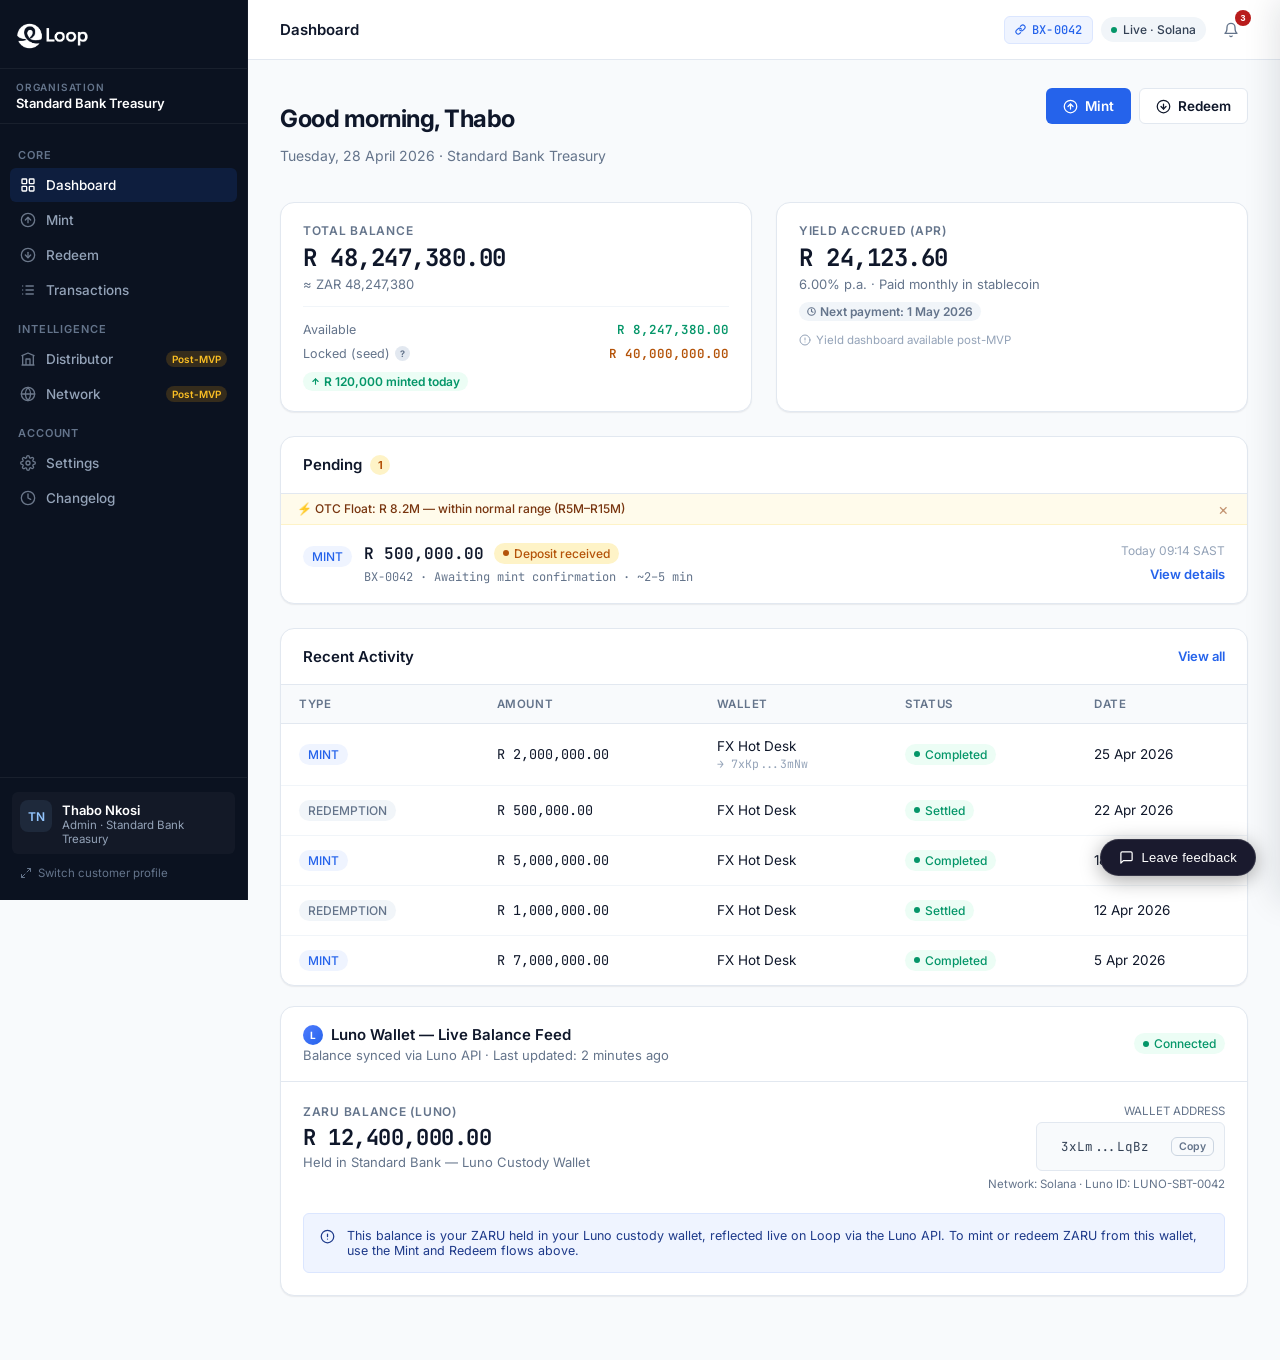
==== commit 0bc4f727: "feat: remove persona badge pill; add Switch Profile link to sidebar - Deleted applyPersonaBadge() fr" ====
--- a/01-dashboard.html
+++ b/01-dashboard.html
@@ -536,6 +536,17 @@
           <div class="org-user">Admin · Standard Bank Treasury</div>
         </div>
       </div>
+      <a href="index.html" class="switch-profile-link">
+        <svg width="12" height="12" viewBox="0 0 24 24" fill="none"
+          stroke="currentColor" stroke-width="2" stroke-linecap="round"
+          stroke-linejoin="round">
+          <polyline points="15 3 21 3 21 9"/>
+          <polyline points="9 21 3 21 3 15"/>
+          <line x1="21" y1="3" x2="14" y2="10"/>
+          <line x1="3" y1="21" x2="10" y2="14"/>
+        </svg>
+        Switch customer profile
+      </a>
     </div>
 
   </aside>
@@ -897,7 +908,6 @@
   /* ── Persona init ───────────────────────────────────────── */
   var persona = getPersona();
   preservePersonaLinks();
-  applyPersonaBadge(persona);
 
   /* ── Distributor nav visibility ─────────────────────────── */
   var distNav = document.querySelector('a[href*="06-yield.html"]');
--- a/_components.css
+++ b/_components.css
@@ -977,3 +977,21 @@
   gap: 8px;
   flex-wrap: wrap;
 }
+
+/* ── Switch customer profile link ─────────────────────────── */
+.switch-profile-link {
+  display: flex;
+  align-items: center;
+  gap: 6px;
+  font-size: 11.5px;
+  color: var(--ink-500);
+  text-decoration: none;
+  padding: 6px 8px;
+  border-radius: var(--radius-sm);
+  transition: var(--t-fast);
+  margin-top: 6px;
+}
+.switch-profile-link:hover {
+  background: rgba(255,255,255,0.05);
+  color: var(--ink-300);
+}
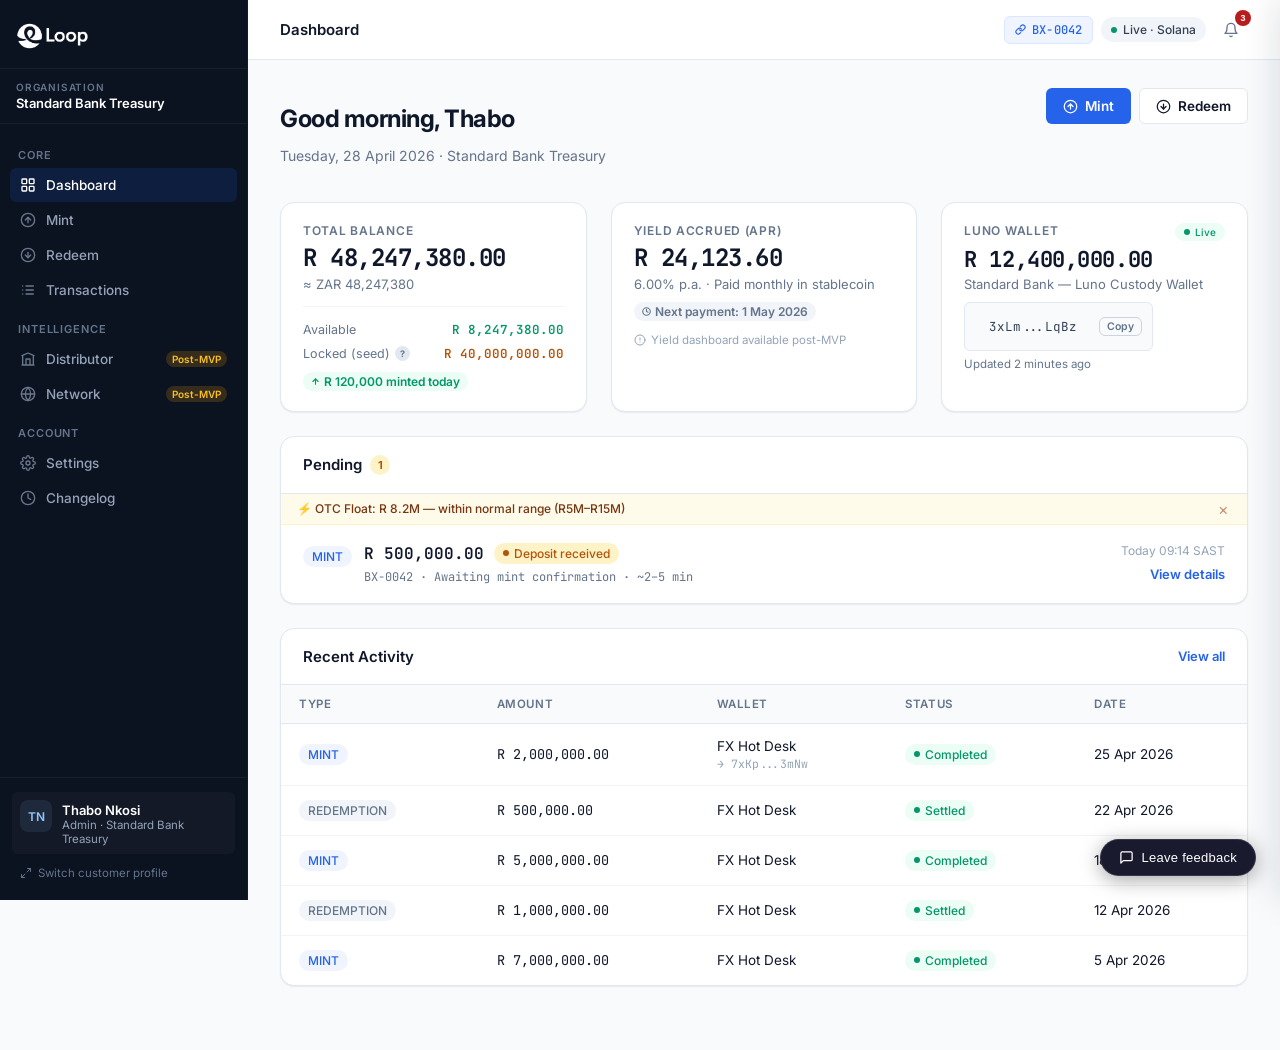
==== commit 4446d1ec: "feat: network & mint updates — Circle partner, Luno wallet stat card, mint copy - design: Replace 'L" ====
--- a/01-dashboard.html
+++ b/01-dashboard.html
@@ -197,10 +197,10 @@
       margin-top: 2px;
     }
 
-    /* ── 2-column stat grid (post-MVP scope cut) ───────────── */
+    /* ── 3-column stat grid (balance + yield + luno wallet) ── */
     .grid-4 {
       display: grid;
-      grid-template-columns: repeat(2, 1fr);
+      grid-template-columns: repeat(3, 1fr);
       gap: var(--gap);
     }
 
@@ -706,6 +706,40 @@
             </svg>
             Yield dashboard available post-MVP
           </div>
+        </div>
+
+
+        <!-- Card 3: Luno Wallet — linked -->
+        <div class="card stat-card" id="luno-stat-linked" style="display:none;">
+          <div style="display:flex;justify-content:space-between;align-items:flex-start;margin-bottom:6px;">
+            <span class="stat-label">LUNO WALLET</span>
+            <span class="badge badge-success" style="font-size:10px;">
+              <span class="dot"></span> Live
+            </span>
+          </div>
+          <div class="stat-value mono" id="luno-stat-balance" style="font-size:22px;">—</div>
+          <div class="stat-sub" id="luno-stat-label">—</div>
+          <div style="margin-top:10px;">
+            <div class="copy-field" style="font-size:12px;">
+              <span class="copy-field-value" id="luno-stat-address">—</span>
+              <button class="copy-btn" id="luno-stat-copy">Copy</button>
+            </div>
+          </div>
+          <div class="stat-sub" id="luno-stat-synced" style="margin-top:6px;font-size:11.5px;">—</div>
+        </div>
+
+        <!-- Card 3: Luno Wallet — unlinked -->
+        <div class="card stat-card" id="luno-stat-unlinked" style="display:none;flex-direction:column;justify-content:space-between;">
+          <div>
+            <span class="stat-label">LUNO WALLET</span>
+            <div class="stat-sub" style="margin-top:8px;">
+              Link your Luno custody wallet to see live ZARU balances here.
+            </div>
+          </div>
+          <button class="btn btn-secondary btn-sm" style="margin-top:16px;width:100%;"
+            onclick="openLunoConnectModal()">
+            Connect Luno Wallet
+          </button>
         </div>
 
       </div>
@@ -814,66 +848,6 @@
         </div>
       </div>
 
-      <!-- ── 5. Luno Wallet — linked ──────────────────────────── -->
-      <div class="card" id="luno-wallet-linked" style="margin-top:20px;display:none;">
-        <div class="card-header">
-          <div>
-            <div class="card-title" style="display:flex;align-items:center;gap:8px;">
-              <span style="width:20px;height:20px;border-radius:50%;background:linear-gradient(135deg,#4F7CFF,#2563EB);display:inline-grid;place-items:center;color:white;font-size:10px;font-weight:700;flex-shrink:0;">L</span>
-              Luno Wallet — Live Balance Feed
-            </div>
-            <div class="card-subtitle" id="luno-subtitle">Balance synced via Luno API · Last updated: 2 minutes ago</div>
-          </div>
-          <span class="badge badge-success">
-            <span class="dot"></span>
-            Connected
-          </span>
-        </div>
-        <div class="luno-wallet-body">
-          <div>
-            <div class="stat-label">ZARU BALANCE (LUNO)</div>
-            <div class="stat-value mono" id="luno-balance" style="font-size:22px;">R 12,400,000.00</div>
-            <div class="stat-sub" id="luno-wallet-label">Held in Standard Bank — Luno Custody Wallet</div>
-          </div>
-          <div style="text-align:right;">
-            <div class="text-xs text-muted" style="margin-bottom:4px;">WALLET ADDRESS</div>
-            <div class="copy-field" style="max-width:280px;">
-              <span class="copy-field-value" id="luno-addr-short">3xLm...LqBz</span>
-              <button class="copy-btn" id="luno-copy-btn" onclick="copyLunoAddr()">Copy</button>
-            </div>
-            <div class="text-xs text-muted" style="margin-top:6px;" id="luno-network-id">Network: Solana · Luno ID: LUNO-SBT-0042</div>
-          </div>
-        </div>
-        <div style="padding:0 22px 22px;">
-          <div class="alert alert-info">
-            <svg style="width:15px;height:15px;flex-shrink:0;margin-top:1px;" viewBox="0 0 24 24" fill="none" stroke="currentColor" stroke-width="2" stroke-linecap="round" stroke-linejoin="round">
-              <circle cx="12" cy="12" r="10"/><line x1="12" y1="8" x2="12" y2="12"/><line x1="12" y1="16" x2="12" y2="16.01"/>
-            </svg>
-            <div style="font-size:12.5px;">This balance is your ZARU held in your Luno custody wallet, reflected live on Loop via the Luno API. To mint or redeem ZARU from this wallet, use the Mint and Redeem flows above.</div>
-          </div>
-        </div>
-      </div>
-
-      <!-- ── 5. Luno Wallet — unlinked ─────────────────────────── -->
-      <div class="card" id="luno-wallet-unlinked" style="margin-top:20px;display:none;">
-        <div class="card-header">
-          <div>
-            <div class="card-title" style="display:flex;align-items:center;gap:8px;">
-              <span style="width:20px;height:20px;border-radius:50%;background:var(--ink-200);display:inline-grid;place-items:center;color:var(--ink-500);font-size:10px;font-weight:700;flex-shrink:0;">L</span>
-              Luno Wallet
-            </div>
-            <div class="card-subtitle">Link your Luno custody wallet to view live ZARU balances here</div>
-          </div>
-          <button class="btn btn-secondary btn-sm">Connect Luno Wallet</button>
-        </div>
-        <div class="card-body">
-          <div class="empty-state" style="padding:24px;">
-            <div class="empty-state-title">No Luno wallet connected</div>
-            <div class="empty-state-desc">Link a whitelisted Luno wallet to see your ZARU balance reflected live on this dashboard. Luno becomes your preferred custody partner while Loop handles minting and redemption.</div>
-          </div>
-        </div>
-      </div>
-
     </main>
 
     <!-- ── Side panel ────────────────────────────────────── -->
@@ -893,6 +867,46 @@
       <div class="sp-body" id="sp-body"></div>
     </div>
 
+  </div>
+</div>
+
+<!-- ── Luno connect modal ──────────────────────────────────── -->
+<div id="luno-connect-modal" style="display:none;position:fixed;inset:0;background:rgba(15,23,42,0.5);z-index:1000;align-items:center;justify-content:center;">
+  <div class="card" style="max-width:440px;width:90%;padding:0;">
+    <div class="card-header">
+      <div>
+        <div class="card-title" style="display:flex;align-items:center;gap:8px;">
+          <span style="width:20px;height:20px;border-radius:50%;background:linear-gradient(135deg,#4F7CFF,#2563EB);display:inline-grid;place-items:center;color:white;font-size:10px;font-weight:700;">L</span>
+          Connect Luno Wallet
+        </div>
+        <div class="card-subtitle">Link your Luno custody wallet for a live balance feed.</div>
+      </div>
+      <button class="icon-btn" onclick="closeLunoConnectModal()">
+        <svg viewBox="0 0 24 24" fill="none" stroke="currentColor" stroke-width="2" width="18" height="18">
+          <line x1="18" y1="6" x2="6" y2="18"/><line x1="6" y1="6" x2="18" y2="18"/>
+        </svg>
+      </button>
+    </div>
+    <div class="card-body" style="display:flex;flex-direction:column;gap:16px;">
+      <div class="alert alert-info" style="font-size:13px;">
+        <svg class="alert-icon" viewBox="0 0 24 24" fill="none" stroke="currentColor" stroke-width="2">
+          <circle cx="12" cy="12" r="10"/>
+          <line x1="12" y1="8" x2="12" y2="12"/>
+          <line x1="12" y1="16" x2="12" y2="16.01"/>
+        </svg>
+        <div>Luno handles custody; Loop handles minting and redemption. Your ZARU balance will appear live on this dashboard once connected.</div>
+      </div>
+      <div class="form-group">
+        <label class="form-label">Luno Wallet Address (Solana)</label>
+        <input class="form-input" style="font-family:var(--font-mono);" type="text"
+          placeholder="Paste your Solana wallet address from Luno" />
+        <span class="form-hint">Must match a whitelisted address already registered with Loop. To add a new wallet, use the Wallets tab in Settings first.</span>
+      </div>
+      <div style="display:flex;justify-content:flex-end;gap:8px;">
+        <button class="btn btn-secondary" onclick="closeLunoConnectModal()">Cancel</button>
+        <button class="btn btn-primary" onclick="handleLunoConnectSubmit()">Submit Connection Request</button>
+      </div>
+    </div>
   </div>
 </div>
 
@@ -962,9 +976,9 @@
     if (statCards[1]) {
       if (!persona.isDistributor) {
         statCards[1].style.display = 'none';
-        // Adjust grid to 1 column when yield card is hidden
+        // Adjust grid to 2 columns when yield card is hidden (balance + luno wallet)
         var g4 = document.querySelector('.grid-4');
-        if (g4) g4.style.gridTemplateColumns = 'repeat(1, 1fr)';
+        if (g4) g4.style.gridTemplateColumns = 'repeat(2, 1fr)';
       } else {
         var yv = statCards[1].querySelector('.stat-value.mono');
         if (yv) yv.textContent = formatZAR(persona.distributorYieldAccruedMonth);
@@ -1008,27 +1022,30 @@
       });
     }
 
-    // Luno wallet card
+    // Luno wallet stat card
     var lw = persona.lunoWallet;
     if (lw.linked) {
-      var linked = document.getElementById('luno-wallet-linked');
+      var linked = document.getElementById('luno-stat-linked');
       if (linked) {
         linked.style.display = '';
         var el;
-        el = document.getElementById('luno-subtitle');
-        if (el) el.textContent = 'Balance synced via Luno API \xB7 Last updated: ' + lw.lastSynced;
-        el = document.getElementById('luno-balance');
+        el = document.getElementById('luno-stat-balance');
         if (el) el.textContent = formatZAR(lw.balance);
-        el = document.getElementById('luno-wallet-label');
-        if (el) el.textContent = 'Held in ' + lw.label;
-        el = document.getElementById('luno-addr-short');
+        el = document.getElementById('luno-stat-label');
+        if (el) el.textContent = lw.label;
+        el = document.getElementById('luno-stat-address');
         if (el) el.textContent = lw.addressShort;
-        el = document.getElementById('luno-network-id');
-        if (el) el.textContent = 'Network: ' + lw.network + ' \xB7 Luno ID: ' + lw.lunoAccountId;
+        el = document.getElementById('luno-stat-copy');
+        if (el) el.onclick = function () { navigator.clipboard.writeText(lw.address).then(function () {
+          var toast = document.getElementById('toast');
+          if (toast) { toast.classList.add('show'); setTimeout(function () { toast.classList.remove('show'); }, 2200); }
+        }); };
+        el = document.getElementById('luno-stat-synced');
+        if (el) el.textContent = 'Updated ' + lw.lastSynced;
       }
     } else {
-      var unlinked = document.getElementById('luno-wallet-unlinked');
-      if (unlinked) unlinked.style.display = '';
+      var unlinked = document.getElementById('luno-stat-unlinked');
+      if (unlinked) unlinked.style.display = 'flex';
     }
   }());
 
@@ -1048,14 +1065,20 @@
     });
   }
 
-  /* ── Luno address copy ──────────────────────────────────── */
-  function copyLunoAddr() {
-    var addr = persona.lunoWallet && persona.lunoWallet.address;
-    if (!addr) return;
-    navigator.clipboard.writeText(addr).then(function () {
-      var toast = document.getElementById('toast');
-      if (toast) { toast.classList.add('show'); setTimeout(function () { toast.classList.remove('show'); }, 2200); }
-    });
+  /* ── Luno connect modal ─────────────────────────────────── */
+  function openLunoConnectModal() {
+    document.getElementById('luno-connect-modal').style.display = 'flex';
+  }
+  function closeLunoConnectModal() {
+    document.getElementById('luno-connect-modal').style.display = 'none';
+  }
+  function handleLunoConnectSubmit() {
+    closeLunoConnectModal();
+    var toast = document.createElement('div');
+    toast.style.cssText = 'position:fixed;bottom:24px;right:24px;background:#059669;color:white;padding:12px 20px;border-radius:8px;font-size:13.5px;font-weight:500;z-index:9999;box-shadow:0 4px 12px rgba(0,0,0,0.15);';
+    toast.textContent = '\u2713 Connection request submitted \u2014 your RM will confirm within 24 hours';
+    document.body.appendChild(toast);
+    setTimeout(function () { toast.remove(); }, 4000);
   }
 
   /* ── Notifications ──────────────────────────────────────── */
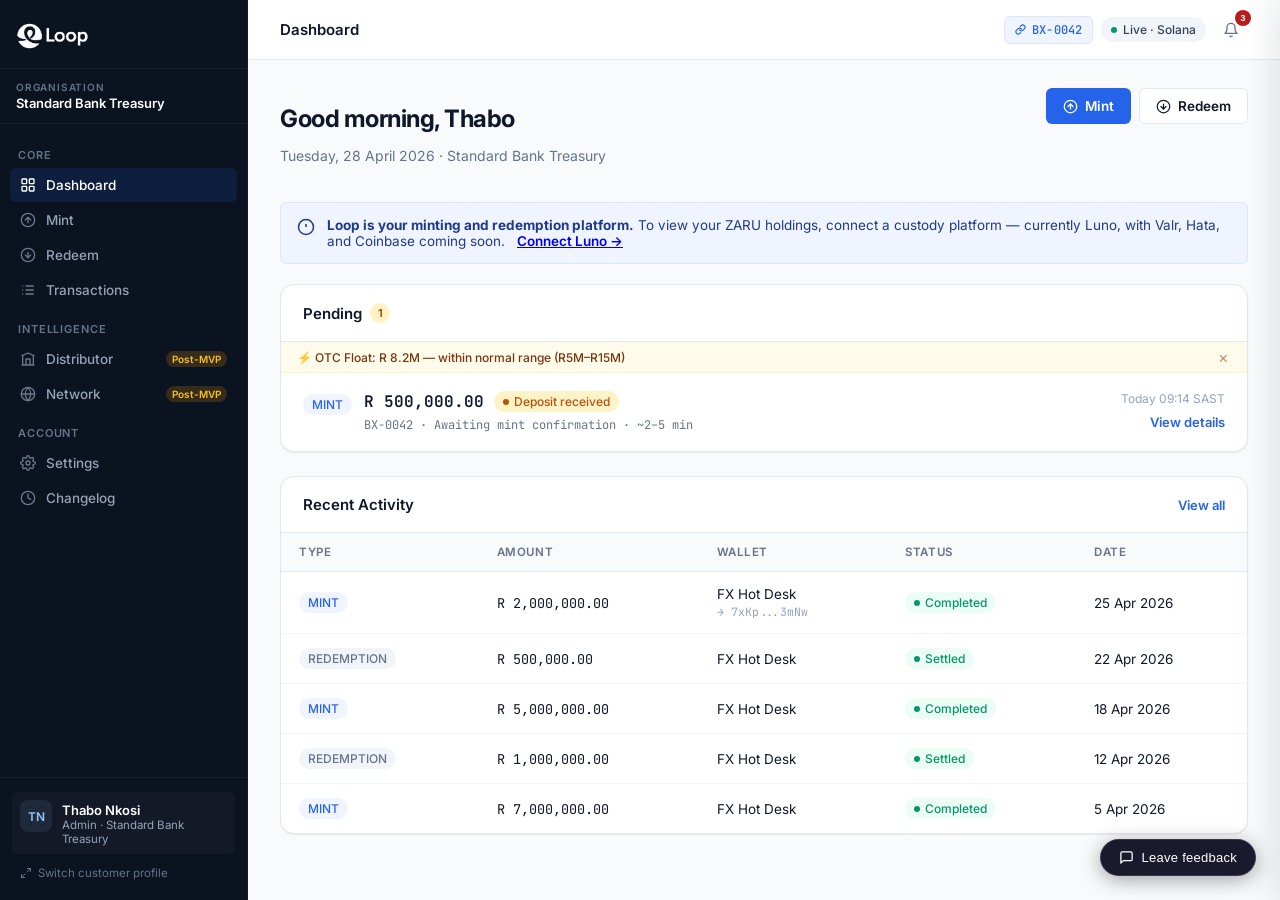
==== commit f4a18a8f: "feat: custody platform integration — Luno connection flow Implements the correct Loop product model:" ====
--- a/01-dashboard.html
+++ b/01-dashboard.html
@@ -654,10 +654,26 @@
       </div>
 
       <!-- ── 2. Balance overview ─────────────────────────────── -->
+      <div class="alert alert-info" id="custody-connect-banner" style="margin-bottom: 20px;">
+        <svg class="alert-icon" viewBox="0 0 24 24" fill="none" stroke="currentColor" stroke-width="2">
+          <circle cx="12" cy="12" r="10"/>
+          <line x1="12" y1="8" x2="12" y2="12"/>
+          <line x1="12" y1="16" x2="12" y2="16.01"/>
+        </svg>
+        <div>
+          <strong>Loop is your minting and redemption platform.</strong>
+          To view your ZARU holdings, connect a custody platform — currently Luno,
+          with Valr, Hata, and Coinbase coming soon.
+          <a href="08-settings.html" id="custody-banner-link" style="margin-left: 8px; font-weight: 600;">
+            Connect Luno →
+          </a>
+        </div>
+      </div>
+
       <div class="grid-4 mb-6">
 
-        <!-- Card 1: Total ZARU Balance -->
-        <div class="card stat-card">
+        <!-- Card 1: Total ZARU Balance — linked -->
+        <div class="card stat-card" id="total-balance-linked">
           <div class="stat-label">TOTAL BALANCE</div>
           <div class="stat-value mono">R 48,247,380.00</div>
           <div class="stat-sub">≈ ZAR 48,247,380</div>
@@ -920,7 +936,7 @@
 
 <script>
   /* ── Persona init ───────────────────────────────────────── */
-  var persona = getPersona();
+  var persona = applyConnectionState(getPersona());
   preservePersonaLinks();
 
   /* ── Distributor nav visibility ─────────────────────────── */
@@ -1047,7 +1063,27 @@
       var unlinked = document.getElementById('luno-stat-unlinked');
       if (unlinked) unlinked.style.display = 'flex';
     }
+
+    // Total balance card — gate on lunoWallet.linked
+    var balLinked = document.getElementById('total-balance-linked');
+    if (balLinked) {
+      balLinked.style.display = (lw && lw.linked) ? '' : 'none';
+    }
   }());
+
+  /* ── Custody connect banner + stat row visibility ─────── */
+  var statRow = document.querySelector('.grid-4');
+  if (statRow) statRow.style.display = persona.lunoWallet.linked ? '' : 'none';
+
+  var banner = document.getElementById('custody-connect-banner');
+  if (banner) banner.style.display = persona.lunoWallet.linked ? 'none' : '';
+
+  var bannerLink = document.getElementById('custody-banner-link');
+  if (bannerLink) {
+    var bParams = new URLSearchParams(window.location.search);
+    var bType = bParams.get('type');
+    if (bType) bannerLink.setAttribute('href', '08-settings.html?type=' + bType);
+  }
 
   /* ── Header button navigation ──────────────────────────── */
   var typeParam = new URLSearchParams(window.location.search).get('type') || 'A';
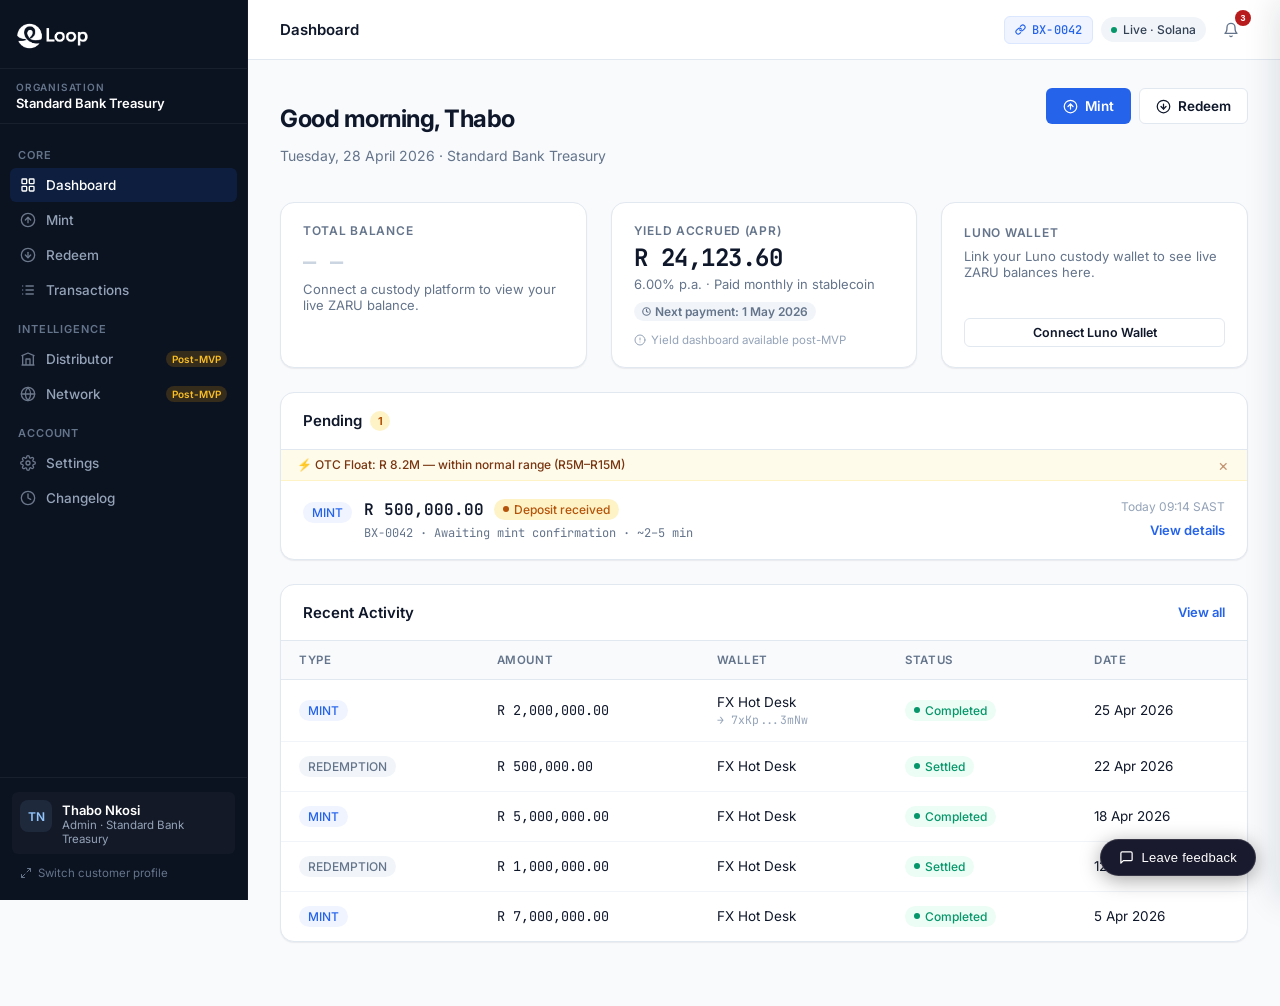
==== commit 1eec6cf3: "feat: unlinked state — stat cards replace banner, Settings lands on Luno tab Replaces the info banne" ====
--- a/01-dashboard.html
+++ b/01-dashboard.html
@@ -654,22 +654,6 @@
       </div>
 
       <!-- ── 2. Balance overview ─────────────────────────────── -->
-      <div class="alert alert-info" id="custody-connect-banner" style="margin-bottom: 20px;">
-        <svg class="alert-icon" viewBox="0 0 24 24" fill="none" stroke="currentColor" stroke-width="2">
-          <circle cx="12" cy="12" r="10"/>
-          <line x1="12" y1="8" x2="12" y2="12"/>
-          <line x1="12" y1="16" x2="12" y2="16.01"/>
-        </svg>
-        <div>
-          <strong>Loop is your minting and redemption platform.</strong>
-          To view your ZARU holdings, connect a custody platform — currently Luno,
-          with Valr, Hata, and Coinbase coming soon.
-          <a href="08-settings.html" id="custody-banner-link" style="margin-left: 8px; font-weight: 600;">
-            Connect Luno →
-          </a>
-        </div>
-      </div>
-
       <div class="grid-4 mb-6">
 
         <!-- Card 1: Total ZARU Balance — linked -->
@@ -703,8 +687,17 @@
           </div>
         </div>
 
+        <!-- Card 1b: Total ZARU Balance — unlinked -->
+        <div class="card stat-card" id="total-balance-unlinked" style="display:none; flex-direction:column; justify-content:space-between;">
+          <div class="stat-label">TOTAL BALANCE</div>
+          <div style="font-size: 22px; font-weight: 700; color: var(--ink-300); margin: 10px 0 4px; font-family: var(--font-mono); letter-spacing: 0.02em;">— —</div>
+          <div class="stat-sub" style="margin-bottom: 12px;">
+            Connect a custody platform to view your live ZARU balance.
+          </div>
+        </div>
+
         <!-- Card 2: Yield Accrued -->
-        <div class="card stat-card">
+        <div class="card stat-card" id="yield-stat-card">
           <div class="stat-label">YIELD ACCRUED (APR)</div>
           <div class="stat-value mono">R 24,123.60</div>
           <div class="stat-sub">6.00% p.a. · Paid monthly in stablecoin</div>
@@ -753,9 +746,10 @@
             </div>
           </div>
           <button class="btn btn-secondary btn-sm" style="margin-top:16px;width:100%;"
-            onclick="openLunoConnectModal()">
+            onclick="window.location.href=document.getElementById('luno-settings-link').href">
             Connect Luno Wallet
           </button>
+          <a id="luno-settings-link" href="08-settings.html" style="display:none;"></a>
         </div>
 
       </div>
@@ -989,18 +983,19 @@
     }
 
     // Yield stat card
-    if (statCards[1]) {
+    var yieldCard = document.getElementById('yield-stat-card');
+    if (yieldCard) {
       if (!persona.isDistributor) {
-        statCards[1].style.display = 'none';
+        yieldCard.style.display = 'none';
         // Adjust grid to 2 columns when yield card is hidden (balance + luno wallet)
         var g4 = document.querySelector('.grid-4');
         if (g4) g4.style.gridTemplateColumns = 'repeat(2, 1fr)';
       } else {
-        var yv = statCards[1].querySelector('.stat-value.mono');
+        var yv = yieldCard.querySelector('.stat-value.mono');
         if (yv) yv.textContent = formatZAR(persona.distributorYieldAccruedMonth);
-        var ysub = statCards[1].querySelector('.stat-sub');
+        var ysub = yieldCard.querySelector('.stat-sub');
         if (ysub) ysub.textContent = persona.distributorYieldRate + ' p.a. \xB7 Paid monthly in stablecoin';
-        var ydelta = statCards[1].querySelector('.stat-delta');
+        var ydelta = yieldCard.querySelector('.stat-delta');
         if (ydelta) {
           var tNodes = ydelta.childNodes;
           for (var i = tNodes.length - 1; i >= 0; i--) {
@@ -1065,25 +1060,19 @@
     }
 
     // Total balance card — gate on lunoWallet.linked
-    var balLinked = document.getElementById('total-balance-linked');
-    if (balLinked) {
-      balLinked.style.display = (lw && lw.linked) ? '' : 'none';
+    var balLinked   = document.getElementById('total-balance-linked');
+    var balUnlinked = document.getElementById('total-balance-unlinked');
+    if (balLinked)   balLinked.style.display   = (lw && lw.linked) ? '' : 'none';
+    if (balUnlinked) balUnlinked.style.display = (lw && lw.linked) ? 'none' : '';
+
+    // Preserve persona param on luno-settings-link
+    var lunoSettingsLink = document.getElementById('luno-settings-link');
+    if (lunoSettingsLink) {
+      var params = new URLSearchParams(window.location.search);
+      var type = params.get('type');
+      if (type) lunoSettingsLink.setAttribute('href', '08-settings.html?type=' + type);
     }
   }());
-
-  /* ── Custody connect banner + stat row visibility ─────── */
-  var statRow = document.querySelector('.grid-4');
-  if (statRow) statRow.style.display = persona.lunoWallet.linked ? '' : 'none';
-
-  var banner = document.getElementById('custody-connect-banner');
-  if (banner) banner.style.display = persona.lunoWallet.linked ? 'none' : '';
-
-  var bannerLink = document.getElementById('custody-banner-link');
-  if (bannerLink) {
-    var bParams = new URLSearchParams(window.location.search);
-    var bType = bParams.get('type');
-    if (bType) bannerLink.setAttribute('href', '08-settings.html?type=' + bType);
-  }
 
   /* ── Header button navigation ──────────────────────────── */
   var typeParam = new URLSearchParams(window.location.search).get('type') || 'A';
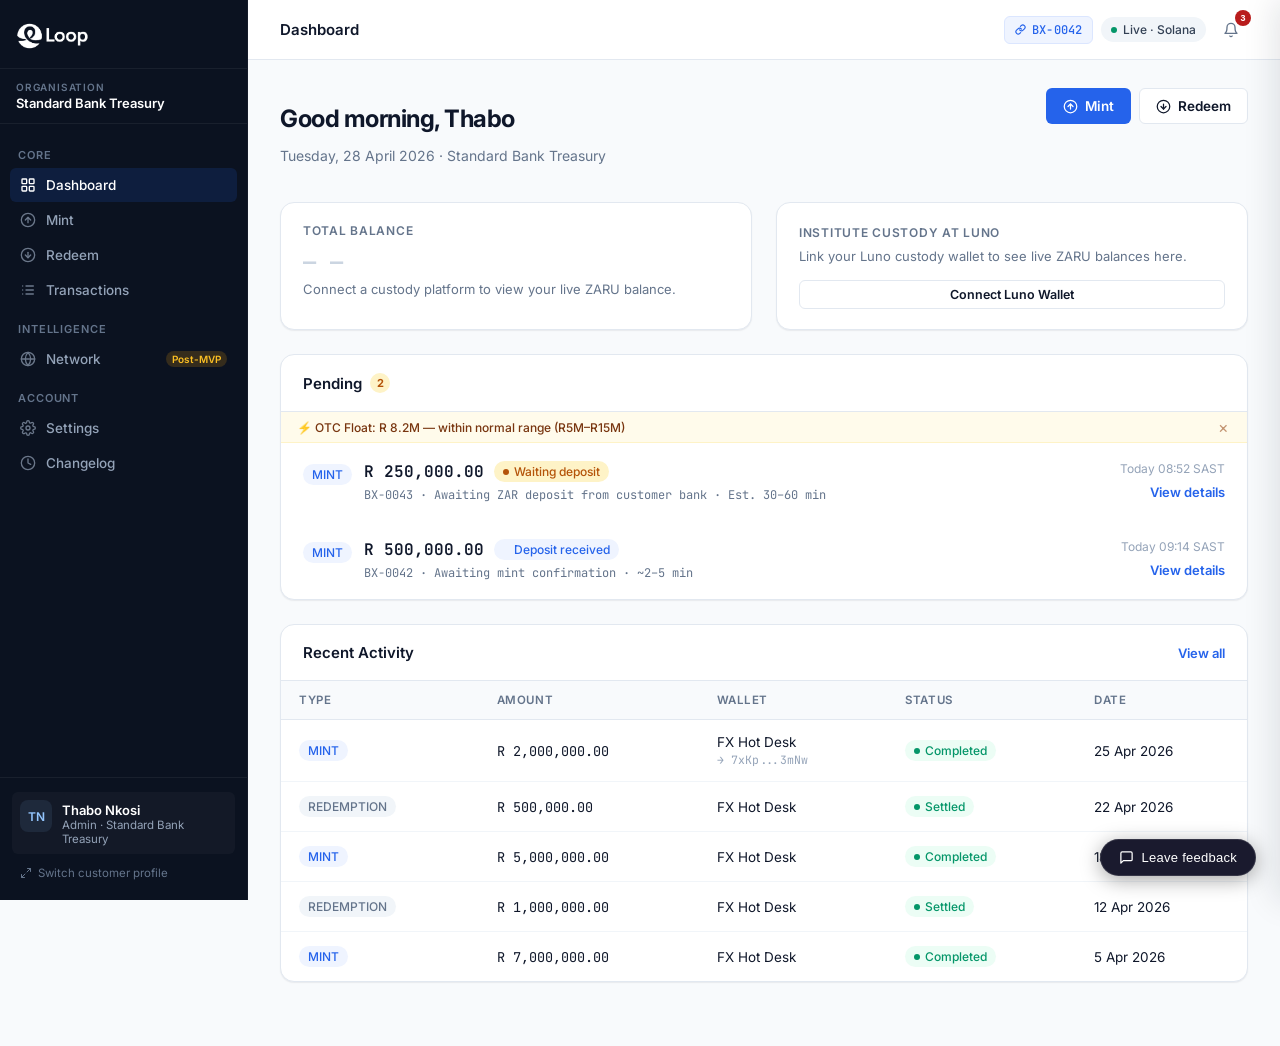
==== commit 685a8fec: "feat: Kash sync — terminology, guided flows, network + settings cleanup Implements all changes from " ====
--- a/01-dashboard.html
+++ b/01-dashboard.html
@@ -197,10 +197,10 @@
       margin-top: 2px;
     }
 
-    /* ── 3-column stat grid (balance + yield + luno wallet) ── */
+    /* ── 2-column stat grid (balance + luno wallet) ── */
     .grid-4 {
       display: grid;
-      grid-template-columns: repeat(3, 1fr);
+      grid-template-columns: repeat(2, 1fr);
       gap: var(--gap);
     }
 
@@ -490,13 +490,6 @@
 
       <span class="nav-section-label">INTELLIGENCE</span>
 
-      <a href="06-yield.html" class="nav-item">
-        <svg class="icon" viewBox="0 0 24 24" fill="none" stroke="currentColor" stroke-width="2" stroke-linecap="round" stroke-linejoin="round">
-          <path d="M3 21h18M3 7l9-4 9 4M4 7v14M20 7v14M9 21V12h6v9"/>
-        </svg>
-        Distributor
-        <span class="nav-badge">Post-MVP</span>
-      </a>
 
       <a href="07-network.html" class="nav-item">
         <!-- globe -->
@@ -696,32 +689,12 @@
           </div>
         </div>
 
-        <!-- Card 2: Yield Accrued -->
-        <div class="card stat-card" id="yield-stat-card">
-          <div class="stat-label">YIELD ACCRUED (APR)</div>
-          <div class="stat-value mono">R 24,123.60</div>
-          <div class="stat-sub">6.00% p.a. · Paid monthly in stablecoin</div>
-
-          <div class="stat-delta neutral">
-            <svg width="9" height="9" viewBox="0 0 24 24" fill="none" stroke="currentColor" stroke-width="3" stroke-linecap="round" stroke-linejoin="round">
-              <circle cx="12" cy="12" r="10"/><polyline points="12 6 12 12 16 14"/>
-            </svg>
-            Next payment: 1 May 2026
-          </div>
-
-          <div class="mvp-note">
-            <svg width="12" height="12" viewBox="0 0 24 24" fill="none" stroke="currentColor" stroke-width="2" stroke-linecap="round" stroke-linejoin="round">
-              <circle cx="12" cy="12" r="10"/><line x1="12" y1="8" x2="12" y2="12"/><line x1="12" y1="16" x2="12.01" y2="16"/>
-            </svg>
-            Yield dashboard available post-MVP
-          </div>
-        </div>
 
 
         <!-- Card 3: Luno Wallet — linked -->
         <div class="card stat-card" id="luno-stat-linked" style="display:none;">
           <div style="display:flex;justify-content:space-between;align-items:flex-start;margin-bottom:6px;">
-            <span class="stat-label">LUNO WALLET</span>
+            <span class="stat-label">INSTITUTE CUSTODY AT LUNO</span>
             <span class="badge badge-success" style="font-size:10px;">
               <span class="dot"></span> Live
             </span>
@@ -735,12 +708,25 @@
             </div>
           </div>
           <div class="stat-sub" id="luno-stat-synced" style="margin-top:6px;font-size:11.5px;">—</div>
+          <div style="display:flex; gap:8px; margin-top:12px;">
+            <a id="luno-withdraw-btn" href="https://www.luno.com/wallet" target="_blank"
+              class="btn btn-secondary" style="flex:1; text-align:center; font-size:13px;">
+              Withdraw
+            </a>
+            <a id="luno-send-btn" href="https://www.luno.com/wallet" target="_blank"
+              class="btn btn-secondary" style="flex:1; text-align:center; font-size:13px;">
+              Send
+            </a>
+          </div>
+          <div style="font-size:11.5px; color:var(--ink-400); margin-top:8px; text-align:center;">
+            Opens Luno — log in to access your portfolio
+          </div>
         </div>
 
         <!-- Card 3: Luno Wallet — unlinked -->
         <div class="card stat-card" id="luno-stat-unlinked" style="display:none;flex-direction:column;justify-content:space-between;">
           <div>
-            <span class="stat-label">LUNO WALLET</span>
+            <span class="stat-label">INSTITUTE CUSTODY AT LUNO</span>
             <div class="stat-sub" style="margin-top:8px;">
               Link your Luno custody wallet to see live ZARU balances here.
             </div>
@@ -759,7 +745,7 @@
         <div class="card-header">
           <div class="flex items-center gap-2">
             <span class="card-title">Pending</span>
-            <span class="count-badge">1</span>
+            <span class="count-badge" id="pending-count">0</span>
           </div>
         </div>
 
@@ -768,25 +754,7 @@
           <button class="float-banner-dismiss" onclick="document.getElementById('float-banner').style.display='none'" aria-label="Dismiss">×</button>
         </div>
 
-        <div class="pending-row">
-          <div class="pending-row-left">
-            <span class="badge badge-info" style="flex-shrink:0; margin-top:3px;">MINT</span>
-            <div class="pending-row-meta">
-              <div class="pending-row-top">
-                <span class="pending-amount">R 500,000.00</span>
-                <span class="badge badge-pending">
-                  <span class="dot"></span>
-                  Deposit received
-                </span>
-              </div>
-              <div class="pending-row-sub">BX-0042 · Awaiting mint confirmation · ~2–5 min</div>
-            </div>
-          </div>
-          <div class="pending-row-right">
-            <span class="pending-ts">Today 09:14 SAST</span>
-            <a href="02-mint.html" class="link-ghost">View details</a>
-          </div>
-        </div>
+        <div id="pending-list"></div>
       </div>
 
       <!-- ── 4. Recent activity ──────────────────────────────── -->
@@ -933,10 +901,6 @@
   var persona = applyConnectionState(getPersona());
   preservePersonaLinks();
 
-  /* ── Distributor nav visibility ─────────────────────────── */
-  var distNav = document.querySelector('a[href*="06-yield.html"]');
-  if (distNav) distNav.style.display = persona.isDistributor ? '' : 'none';
-
   /* ── Persona DOM updates ───────────────────────────────── */
   (function () {
     // Sidebar
@@ -982,41 +946,39 @@
       }
     }
 
-    // Yield stat card
-    var yieldCard = document.getElementById('yield-stat-card');
-    if (yieldCard) {
-      if (!persona.isDistributor) {
-        yieldCard.style.display = 'none';
-        // Adjust grid to 2 columns when yield card is hidden (balance + luno wallet)
-        var g4 = document.querySelector('.grid-4');
-        if (g4) g4.style.gridTemplateColumns = 'repeat(2, 1fr)';
-      } else {
-        var yv = yieldCard.querySelector('.stat-value.mono');
-        if (yv) yv.textContent = formatZAR(persona.distributorYieldAccruedMonth);
-        var ysub = yieldCard.querySelector('.stat-sub');
-        if (ysub) ysub.textContent = persona.distributorYieldRate + ' p.a. \xB7 Paid monthly in stablecoin';
-        var ydelta = yieldCard.querySelector('.stat-delta');
-        if (ydelta) {
-          var tNodes = ydelta.childNodes;
-          for (var i = tNodes.length - 1; i >= 0; i--) {
-            if (tNodes[i].nodeType === 3 && tNodes[i].nodeValue.trim()) {
-              tNodes[i].nodeValue = 'Next payment: ' + persona.distributorYieldNextPaymentDate;
-              break;
-            }
-          }
-        }
-      }
-    }
-
-    // Distributor nav item — hide for non-distributors (primary guard; also handled in distNav block above)
-    if (!persona.isDistributor) {
-      var distNavFallback = document.querySelector('a[href*="06-yield.html"]');
-      if (distNavFallback) distNavFallback.style.display = 'none';
-    }
-
-    // Pending row BX ref
-    var psub = document.querySelector('.pending-row-sub');
-    if (psub) psub.textContent = psub.textContent.replace(/BX-\d+/, persona.bxRef);
+    // Pending transactions — render from persona data
+    var pendingList = document.getElementById('pending-list');
+    var pendingCount = document.getElementById('pending-count');
+    var txns = persona.pendingTransactions || [];
+    if (pendingCount) pendingCount.textContent = txns.length;
+    if (pendingList) {
+      pendingList.innerHTML = '';
+      txns.forEach(function (tx) {
+        var statusBadgeClass = tx.status === 'deposit_received' ? 'badge-info' : 'badge-pending';
+        var statusLabel      = tx.status === 'deposit_received' ? 'Deposit received' : 'Waiting deposit';
+        var typeLabel        = tx.type === 'redeem' ? 'REDEEM' : 'MINT';
+        var detailHref       = tx.type === 'redeem' ? '03-burn.html' : '02-mint.html';
+        var row = document.createElement('div');
+        row.className = 'pending-row';
+        row.style.cursor = 'pointer';
+        row.innerHTML =
+          '<div class="pending-row-left">' +
+            '<span class="badge badge-info" style="flex-shrink:0; margin-top:3px;">' + typeLabel + '</span>' +
+            '<div class="pending-row-meta">' +
+              '<div class="pending-row-top">' +
+                '<span class="pending-amount">' + formatZAR(tx.amount) + '</span>' +
+                '<span class="badge ' + statusBadgeClass + '"><span class="dot"></span>' + statusLabel + '</span>' +
+              '</div>' +
+              '<div class="pending-row-sub">' + tx.bxRef + ' · ' + tx.sub + '</div>' +
+            '</div>' +
+          '</div>' +
+          '<div class="pending-row-right">' +
+            '<span class="pending-ts">' + tx.time + '</span>' +
+            '<a href="' + detailHref + '" class="link-ghost">View details</a>' +
+          '</div>';
+        pendingList.appendChild(row);
+      });
+    }
 
     // Recent activity wallet labels
     var recentCard = null;
@@ -1187,11 +1149,10 @@
     row.addEventListener('click', function () { openSidePanel(idx); });
   });
 
-  // Wire up pending row
-  var pendingRow = document.querySelector('.pending-row');
-  if (pendingRow) {
-    pendingRow.style.cursor = 'pointer';
-    pendingRow.addEventListener('click', function (e) {
+  // Wire up pending rows via delegation on the container
+  var pendingListEl = document.getElementById('pending-list');
+  if (pendingListEl) {
+    pendingListEl.addEventListener('click', function (e) {
       if (!e.target.closest('a')) openSidePanel(0);
     });
   }
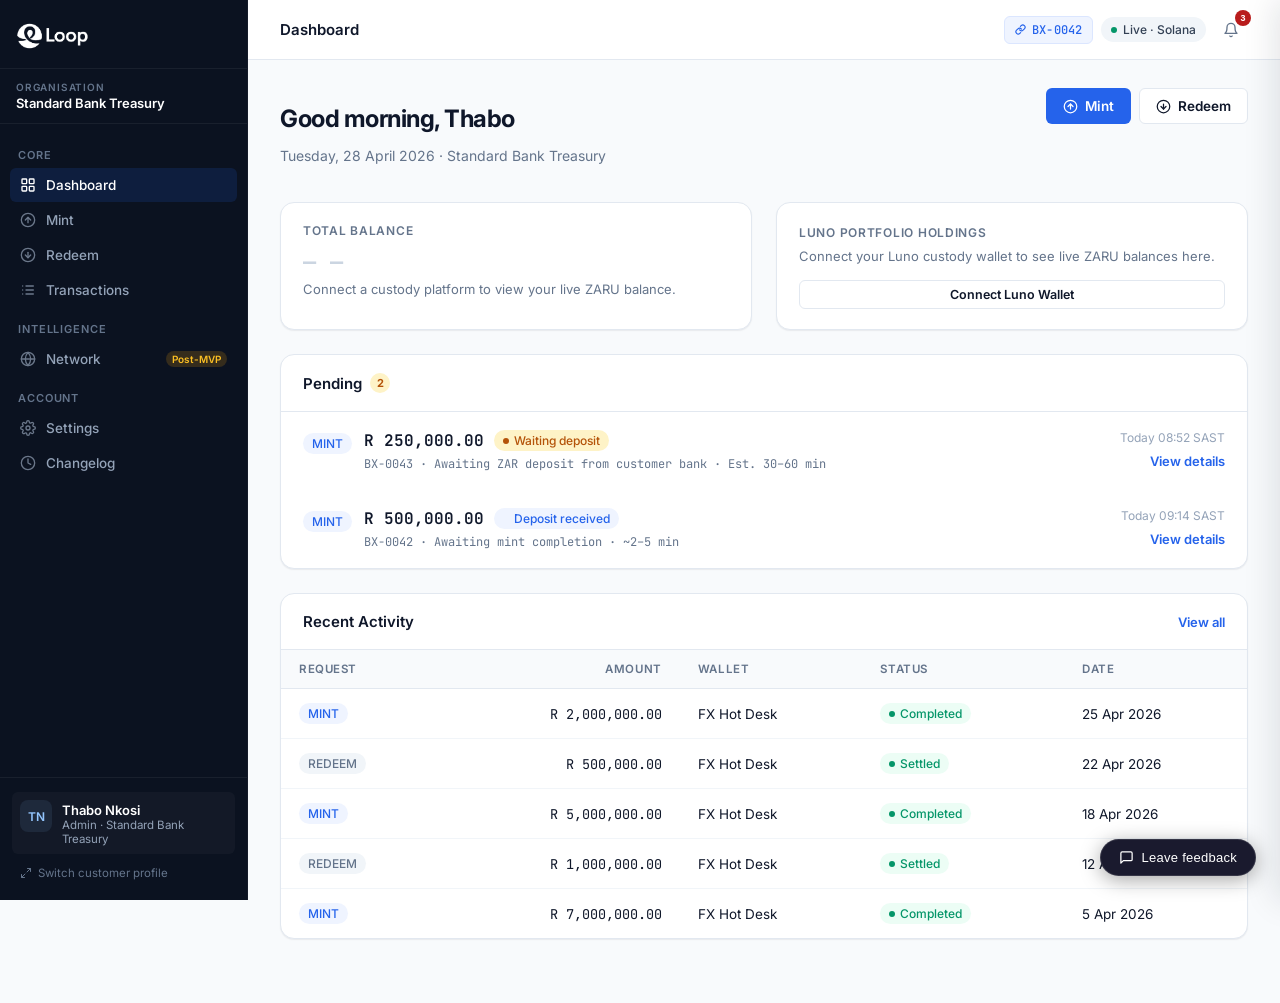
==== commit bb1adbdd: "fix: UI and UX-writing fixes across portal - Step indicator: horizontal stepper layout corrected in " ====
--- a/01-dashboard.html
+++ b/01-dashboard.html
@@ -204,32 +204,6 @@
       gap: var(--gap);
     }
 
-    /* ── Float alert banner ─────────────────────────────────── */
-    .float-banner {
-      display: flex;
-      align-items: center;
-      gap: 8px;
-      padding: 7px 16px;
-      background: #FFFBEB;
-      border-bottom: 1px solid #FEF3C7;
-      font-size: 12px;
-      color: #78350F;
-      font-weight: 500;
-    }
-    .float-banner-text { flex: 1; }
-    .float-banner-dismiss {
-      background: none;
-      border: none;
-      cursor: pointer;
-      color: #92400E;
-      padding: 0 2px;
-      font-size: 16px;
-      line-height: 1;
-      opacity: 0.55;
-      flex-shrink: 0;
-      font-family: var(--font-sans);
-    }
-    .float-banner-dismiss:hover { opacity: 1; }
 
     /* ── Toast ──────────────────────────────────────────────── */
     .toast {
@@ -653,7 +627,6 @@
         <div class="card stat-card" id="total-balance-linked">
           <div class="stat-label">TOTAL BALANCE</div>
           <div class="stat-value mono">R 48,247,380.00</div>
-          <div class="stat-sub">≈ ZAR 48,247,380</div>
 
           <div class="balance-split">
             <div class="balance-row">
@@ -694,7 +667,7 @@
         <!-- Card 3: Luno Wallet — linked -->
         <div class="card stat-card" id="luno-stat-linked" style="display:none;">
           <div style="display:flex;justify-content:space-between;align-items:flex-start;margin-bottom:6px;">
-            <span class="stat-label">INSTITUTE CUSTODY AT LUNO</span>
+            <span class="stat-label">LUNO PORTFOLIO HOLDINGS</span>
             <span class="badge badge-success" style="font-size:10px;">
               <span class="dot"></span> Live
             </span>
@@ -704,7 +677,7 @@
           <div style="margin-top:10px;">
             <div class="copy-field" style="font-size:12px;">
               <span class="copy-field-value" id="luno-stat-address">—</span>
-              <button class="copy-btn" id="luno-stat-copy">Copy</button>
+              <button class="copy-btn" id="luno-stat-copy" title="Copy ZARU wallet address">Copy</button>
             </div>
           </div>
           <div class="stat-sub" id="luno-stat-synced" style="margin-top:6px;font-size:11.5px;">—</div>
@@ -719,16 +692,16 @@
             </a>
           </div>
           <div style="font-size:11.5px; color:var(--ink-400); margin-top:8px; text-align:center;">
-            Opens Luno — log in to access your portfolio
+            This will open Luno in a new window. Log in to access your portfolio.
           </div>
         </div>
 
         <!-- Card 3: Luno Wallet — unlinked -->
         <div class="card stat-card" id="luno-stat-unlinked" style="display:none;flex-direction:column;justify-content:space-between;">
           <div>
-            <span class="stat-label">INSTITUTE CUSTODY AT LUNO</span>
+            <span class="stat-label">LUNO PORTFOLIO HOLDINGS</span>
             <div class="stat-sub" style="margin-top:8px;">
-              Link your Luno custody wallet to see live ZARU balances here.
+              Connect your Luno custody wallet to see live ZARU balances here.
             </div>
           </div>
           <button class="btn btn-secondary btn-sm" style="margin-top:16px;width:100%;"
@@ -749,11 +722,6 @@
           </div>
         </div>
 
-        <div class="float-banner" id="float-banner">
-          <span class="float-banner-text">⚡ OTC Float: R 8.2M — within normal range (R5M–R15M)</span>
-          <button class="float-banner-dismiss" onclick="document.getElementById('float-banner').style.display='none'" aria-label="Dismiss">×</button>
-        </div>
-
         <div id="pending-list"></div>
       </div>
 
@@ -767,8 +735,8 @@
           <table class="data">
             <thead>
               <tr>
-                <th>Type</th>
-                <th>Amount</th>
+                <th>Request</th>
+                <th style="text-align:right;">Amount</th>
                 <th>Wallet</th>
                 <th>Status</th>
                 <th>Date</th>
@@ -777,17 +745,16 @@
             <tbody>
               <tr>
                 <td><span class="badge badge-info">MINT</span></td>
-                <td class="td-mono">R 2,000,000.00</td>
+                <td class="td-mono" style="text-align:right;">R 2,000,000.00</td>
                 <td>
                   <div class="wallet-label">FX Hot Desk</div>
-                  <div class="wallet-addr">→ 7xKp...3mNw</div>
                 </td>
                 <td><span class="badge badge-success"><span class="dot"></span>Completed</span></td>
                 <td class="text-muted text-sm" style="white-space:nowrap;">25 Apr 2026</td>
               </tr>
               <tr>
-                <td><span class="badge badge-neutral">REDEMPTION</span></td>
-                <td class="td-mono">R 500,000.00</td>
+                <td><span class="badge badge-neutral">REDEEM</span></td>
+                <td class="td-mono" style="text-align:right;">R 500,000.00</td>
                 <td>
                   <div class="wallet-label">Primary</div>
                 </td>
@@ -796,7 +763,7 @@
               </tr>
               <tr>
                 <td><span class="badge badge-info">MINT</span></td>
-                <td class="td-mono">R 5,000,000.00</td>
+                <td class="td-mono" style="text-align:right;">R 5,000,000.00</td>
                 <td>
                   <div class="wallet-label">FX Hot Desk</div>
                 </td>
@@ -804,8 +771,8 @@
                 <td class="text-muted text-sm" style="white-space:nowrap;">18 Apr 2026</td>
               </tr>
               <tr>
-                <td><span class="badge badge-neutral">REDEMPTION</span></td>
-                <td class="td-mono">R 1,000,000.00</td>
+                <td><span class="badge badge-neutral">REDEEM</span></td>
+                <td class="td-mono" style="text-align:right;">R 1,000,000.00</td>
                 <td>
                   <div class="wallet-label">Primary</div>
                 </td>
@@ -814,7 +781,7 @@
               </tr>
               <tr>
                 <td><span class="badge badge-info">MINT</span></td>
-                <td class="td-mono">R 7,000,000.00</td>
+                <td class="td-mono" style="text-align:right;">R 7,000,000.00</td>
                 <td>
                   <div class="wallet-label">FX Hot Desk</div>
                 </td>
@@ -931,8 +898,6 @@
     if (statCards[0]) {
       var sv = statCards[0].querySelector('.stat-value.mono');
       if (sv) sv.textContent = formatZAR(persona.totalBalance);
-      var ssub = statCards[0].querySelector('.stat-sub');
-      if (ssub) ssub.textContent = '\u2248 ZAR ' + Math.round(persona.totalBalance).toLocaleString('en-ZA');
       var avail = statCards[0].querySelector('.balance-row-value.emerald');
       if (avail) avail.textContent = formatZAR(persona.availableBalance);
       var lockedRow = statCards[0].querySelectorAll('.balance-row')[1];
@@ -997,7 +962,9 @@
 
     // Luno wallet stat card
     var lw = persona.lunoWallet;
-    if (lw.linked) {
+    if (lw.linked && persona.type === 'B1') {
+      // Cedar Money / Aisha — hide the Luno Portfolio Holdings card when connected
+    } else if (lw.linked) {
       var linked = document.getElementById('luno-stat-linked');
       if (linked) {
         linked.style.display = '';
@@ -1101,10 +1068,10 @@
 
   /* ── Side panel ─────────────────────────────────────────── */
   var SP_DATA = [
-    { type: 'MINT', amount: 'R 2,000,000.00', wallet: 'FX Hot Desk', addr: '7xKp...3mNw', status: 'Completed', date: '25 Apr 2026', ref: 'BX-0037', fee: 'R 0.00' },
-    { type: 'REDEMPTION', amount: 'R 500,000.00',   wallet: 'Primary',     addr: null,          status: 'Settled',   date: '22 Apr 2026', ref: 'BX-0035', fee: 'R 0.00' },
-    { type: 'MINT', amount: 'R 5,000,000.00', wallet: 'FX Hot Desk', addr: null,          status: 'Completed', date: '18 Apr 2026', ref: 'BX-0031', fee: 'R 0.00' },
-    { type: 'REDEMPTION', amount: 'R 1,000,000.00', wallet: 'Primary',     addr: null,          status: 'Settled',   date: '12 Apr 2026', ref: 'BX-0028', fee: 'R 0.00' },
+    { type: 'MINT',   amount: 'R 2,000,000.00', wallet: 'FX Hot Desk', addr: null, status: 'Completed', date: '25 Apr 2026', ref: 'BX-0037', fee: 'R 0.00' },
+    { type: 'REDEEM', amount: 'R 500,000.00',   wallet: 'Primary',     addr: null, status: 'Settled',   date: '22 Apr 2026', ref: 'BX-0035', fee: 'R 0.00' },
+    { type: 'MINT',   amount: 'R 5,000,000.00', wallet: 'FX Hot Desk', addr: null, status: 'Completed', date: '18 Apr 2026', ref: 'BX-0031', fee: 'R 0.00' },
+    { type: 'REDEEM', amount: 'R 1,000,000.00', wallet: 'Primary',     addr: null, status: 'Settled',   date: '12 Apr 2026', ref: 'BX-0028', fee: 'R 0.00' },
     { type: 'MINT', amount: 'R 7,000,000.00', wallet: 'FX Hot Desk', addr: null,          status: 'Completed', date: '5 Apr 2026',  ref: 'BX-0024', fee: 'R 0.00' }
   ];
 
